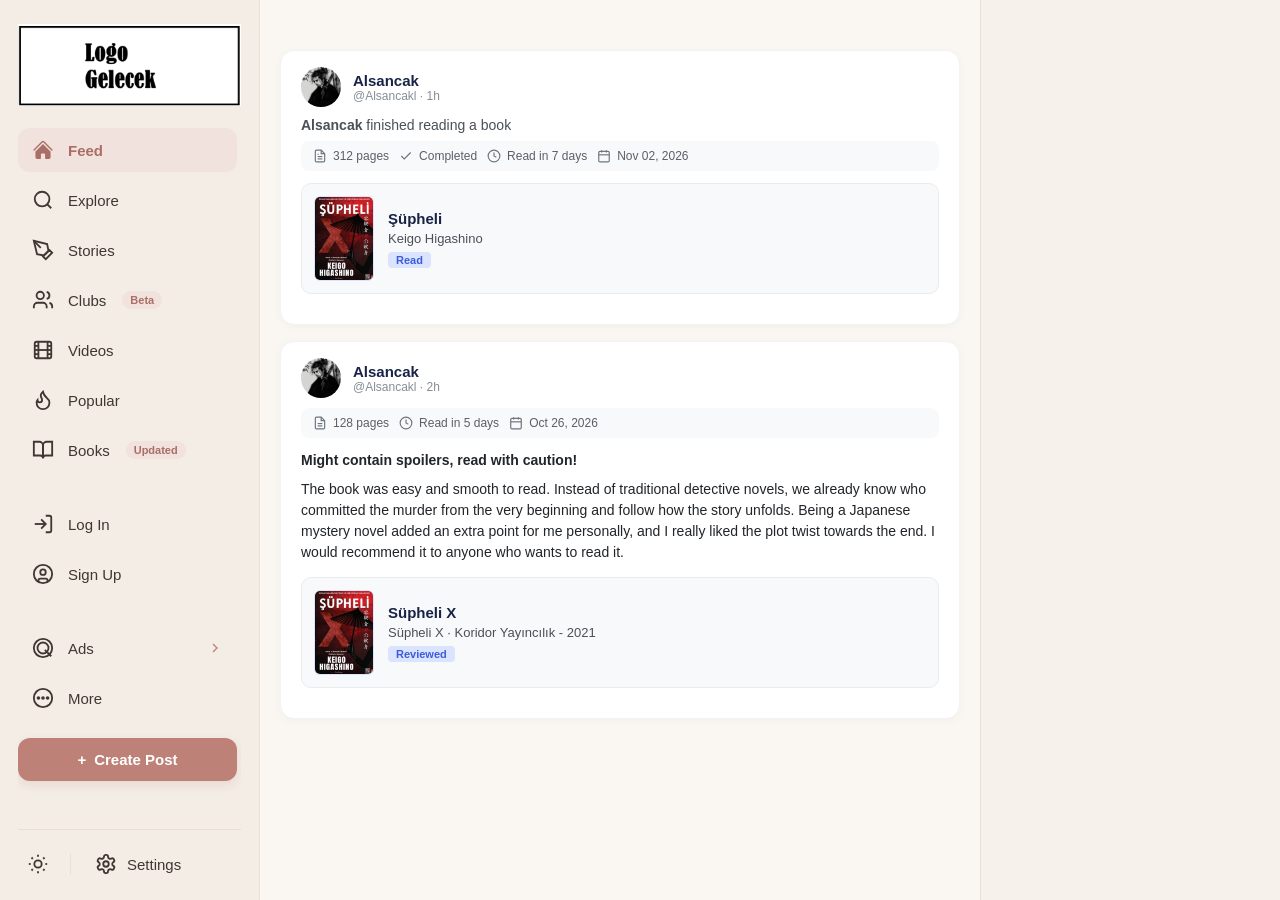
==== public/views/index.html @ c66ca8ac "Add KitHub project updates" ====
<!DOCTYPE html>
<html lang="en">

<head>
    <meta charset="UTF-8">
    <meta name="viewport" content="width=device-width, initial-scale=1.0">
    <title>KitHub - Feed</title>

    <link rel="stylesheet" href="/public/css/main.css">
    <link rel="stylesheet" href="/public/css/create_post.css">
    <link rel="stylesheet" href="/public/css/index.css">
</head>

<body>

    <div class="app-layout">

        <!-- 1. SOL SÜTUN: Navigasyon Menüsü -->
        <aside class="sidebar-left">

            <div class="logo">
                <img src="/public/images/Banner.png" class="logo-img" alt="KitHub Logo">
            </div>

            <div class="sidebar-scroll">
                <nav class="nav-menu">

                    <!-- Ana Menü Grubu -->
                    <a href="/" class="nav-item active">
                        <svg class="nav-icon" viewBox="0 0 24 24" fill="currentColor">
                            <path d="M11.47 3.84a.75.75 0 011.06 0l8.69 8.69a.75.75 0 101.06-1.06l-8.689-8.69a2.25 2.25 0 00-3.182 0l-8.69 8.69a.75.75 0 001.061 1.06l8.69-8.69z"/>
                            <path d="M12 5.432l8.159 8.159c.03.03.06.058.091.086v6.198c0 1.035-.84 1.875-1.875 1.875H15a.75.75 0 01-.75-.75v-4.5a.75.75 0 00-.75-.75h-3a.75.75 0 00-.75.75V21a.75.75 0 01-.75.75H5.625a1.875 1.875 0 01-1.875-1.875v-6.198a2.29 2.29 0 00.091-.086L12 5.43z"/>
                        </svg>
                        <span>Feed</span>
                    </a>

                    <a href="#" class="nav-item">
                        <svg class="nav-icon" viewBox="0 0 24 24" fill="none" stroke="currentColor" stroke-width="2">
                            <circle cx="11" cy="11" r="8"/>
                            <path d="m21 21-4.3-4.3"/>
                        </svg>
                        <span>Explore</span>
                    </a>

                    <a href="#" class="nav-item">
                        <svg class="nav-icon" viewBox="0 0 24 24" fill="none" stroke="currentColor" stroke-width="2">
                            <path d="M12 19l7-7 3 3-7 7-3-3z"/>
                            <path d="M18 13l-1.5-7.5L2 2l3.5 14.5L13 18l5-5z"/>
                            <path d="M2 2l7.586 7.586"/>
                        </svg>
                        <span>Stories</span>
                    </a>

                    <a href="#" class="nav-item">
                        <svg class="nav-icon" viewBox="0 0 24 24" fill="none" stroke="currentColor" stroke-width="2">
                            <path d="M16 21v-2a4 4 0 0 0-4-4H6a4 4 0 0 0-4 4v2"/>
                            <circle cx="9" cy="7" r="4"/>
                            <path d="M22 21v-2a4 4 0 0 0-3-3.87"/>
                            <path d="M16 3.13a4 4 0 0 1 0 7.75"/>
                        </svg>
                        <span>Clubs</span>
                        <span class="badge">Beta</span>
                    </a>

                    <a href="#" class="nav-item">
                        <svg class="nav-icon" viewBox="0 0 24 24" fill="none" stroke="currentColor" stroke-width="2">
                            <rect width="18" height="18" x="3" y="3" rx="2"/>
                            <path d="M7 3v18"/>
                            <path d="M3 7.5h4"/>
                            <path d="M3 12h18"/>
                            <path d="M3 16.5h4"/>
                            <path d="M17 3v18"/>
                            <path d="M17 7.5h4"/>
                            <path d="M17 16.5h4"/>
                        </svg>
                        <span>Videos</span>
                    </a>

                    <a href="#" class="nav-item">
                        <svg class="nav-icon" viewBox="0 0 24 24" fill="none" stroke="currentColor" stroke-width="2">
                            <path d="M8.5 14.5A2.5 2.5 0 0 0 11 12c0-1.38-.5-2-1-3-1.072-2.143-.224-4.054 2-6 .5 2.5 2 4.9 4 6.5 2 1.6 3 3.5 3 5.5a7 7 0 1 1-14 0c0-1.153.433-2.294 1-3a2.5 2.5 0 0 0 2.5 2.5z"/>
                        </svg>
                        <span>Popular</span>
                    </a>

                    <a href="#" class="nav-item">
                        <svg class="nav-icon" viewBox="0 0 24 24" fill="none" stroke="currentColor" stroke-width="2">
                            <path d="M2 3h6a4 4 0 0 1 4 4v14a3 3 0 0 0-3-3H2z"/>
                            <path d="M22 3h-6a4 4 0 0 0-4 4v14a3 3 0 0 1 3-3h7z"/>
                        </svg>
                        <span>Books</span>
                        <span class="badge">Updated</span>
                    </a>

                    <!-- Auth Grubu -->
                    <div class="nav-spacer"></div>

                    <a href="/login" class="nav-item">
                        <svg class="nav-icon" viewBox="0 0 24 24" fill="none" stroke="currentColor" stroke-width="2">
                            <path d="M15 3h4a2 2 0 0 1 2 2v14a2 2 0 0 1-2 2h-4"/>
                            <polyline points="10 17 15 12 10 7"/>
                            <line x1="15" x2="3" y1="12" y2="12"/>
                        </svg>
                        <span>Log In</span>
                    </a>

                    <a href="/signup" class="nav-item">
                        <svg class="nav-icon" viewBox="0 0 24 24" fill="none" stroke="currentColor" stroke-width="2">
                            <circle cx="12" cy="12" r="10"/>
                            <circle cx="12" cy="10" r="3"/>
                            <path d="M7 20.662V19a2 2 0 0 1 2-2h6a2 2 0 0 1 2 2v1.662"/>
                        </svg>
                        <span>Sign Up</span>
                    </a>

                    <!-- Ekstra Grubu -->
                    <div class="nav-spacer"></div>

                    <a href="#" class="nav-item has-arrow">
                        <div class="nav-item-left">
                            <svg class="nav-icon" viewBox="0 0 24 24" fill="none" stroke="currentColor" stroke-width="2">
                                <circle cx="12" cy="12" r="10"/>
                                <circle cx="12" cy="12" r="6"/>
                                <path d="m14 14 7 7"/>
                            </svg>
                            <span>Ads</span>
                        </div>
                        <svg class="arrow-icon" viewBox="0 0 24 24" fill="none" stroke="currentColor" stroke-width="2">
                            <polyline points="9 18 15 12 9 6"/>
                        </svg>
                    </a>

                    <a href="#" class="nav-item">
                        <svg class="nav-icon" viewBox="0 0 24 24" fill="none" stroke="currentColor" stroke-width="2">
                            <circle cx="12" cy="12" r="10"/>
                            <circle cx="12" cy="12" r="1"/>
                            <circle cx="17" cy="12" r="1"/>
                            <circle cx="7" cy="12" r="1"/>
                        </svg>
                        <span>More</span>
                    </a>

                </nav>

                <!-- CREATE POST VE AÇILIR SEÇENEKLER -->
                <div class="create-post-wrapper">

                    <div class="create-post-menu" id="createPostMenu">

                        <button type="button" class="create-menu-item" id="openReviewModalBtn">
                            <svg viewBox="0 0 24 24" fill="none" stroke="currentColor" stroke-width="2">
                                <path d="M11 4H4a2 2 0 0 0-2 2v14a2 2 0 0 0 2 2h14a2 2 0 0 0 2-2v-7"/>
                                <path d="M18.5 2.5a2.121 2.121 0 0 1 3 3L12 15l-4 1 1-4 9.5-9.5z"/>
                            </svg>
                            <span>Create a Review</span>
                        </button>

                        <button type="button" class="create-menu-item" id="openReadModalBtn">
                            <svg viewBox="0 0 24 24" fill="none" stroke="currentColor" stroke-width="2">
                                <path d="M2 3h6a4 4 0 0 1 4 4v14a3 3 0 0 0-3-3H2z"/>
                                <path d="M22 3h-6a4 4 0 0 0-4 4v14a3 3 0 0 1 3-3h7z"/>
                                <polyline points="9 10 11 12 15 8"/>
                            </svg>
                            <span>Save a Reading</span>
                        </button>

                    </div>

                    <button type="button" class="create-post-btn" id="createPostBtn">
                        <span>+</span> Create Post
                    </button>

                </div>
            </div>

            <!-- En Alt Tema ve Ayarlar Çubuğu -->
            <div class="sidebar-footer">

                <button class="theme-toggle-btn" title="Toggle Theme">
                    <svg class="nav-icon" viewBox="0 0 24 24" fill="none" stroke="currentColor" stroke-width="2">
                        <circle cx="12" cy="12" r="4"/>
                        <path d="M12 2v2"/>
                        <path d="M12 20v2"/>
                        <path d="m4.93 4.93 1.41 1.41"/>
                        <path d="m17.66 17.66 1.41 1.41"/>
                        <path d="M2 12h2"/>
                        <path d="M20 12h2"/>
                        <path d="m6.34 17.66-1.41 1.41"/>
                        <path d="m19.07 4.93-1.41 1.41"/>
                    </svg>
                </button>

                <div class="footer-divider"></div>

                <a href="#" class="settings-link">
                    <svg class="nav-icon" viewBox="0 0 24 24" fill="none" stroke="currentColor" stroke-width="2">
                        <path d="M12.22 2h-.44a2 2 0 0 0-2 2v.18a2 2 0 0 1-1 1.73l-.43.25a2 2 0 0 1-2 0l-.15-.08a2 2 0 0 0-2.73.73l-.22.38a2 2 0 0 0 .73 2.73l.15.1a2 2 0 0 1 1 1.72v.51a2 2 0 0 1-1 1.74l-.15.09a2 2 0 0 0-.73 2.73l.22.38a2 2 0 0 0 2.73.73l.15-.08a2 2 0 0 1 2 0l.43.25a2 2 0 0 1 1 1.73V20a2 2 0 0 0 2 2h.44a2 2 0 0 0 2-2v-.18a2 2 0 0 1 1-1.73l.43-.25a2 2 0 0 1 2 0l.15.08a2 2 0 0 0 2.73-.73l.22-.39a2 2 0 0 0-.73-2.73l-.15-.08a2 2 0 0 1-1-1.74v-.5a2 2 0 0 1 1-1.74l.15-.09a2 2 0 0 0 .73-2.73l-.22-.38a2 2 0 0 0-2.73-.73l-.15.08a2 2 0 0 1-2 0l-.43-.25a2 2 0 0 1-1-1.73V4a2 2 0 0 0-2-2z"/>
                        <circle cx="12" cy="12" r="3"/>
                    </svg>
                    <span>Settings</span>
                </a>

            </div>

        </aside>

        <!-- 2. ORTA SÜTUN: Gönderiler -->
        <main class="main-feed">

            <div class="feed-container">

                <!-- EXAMPLE 1: BOOK READING NOTIFICATION -->
                <article class="post-card">

                    <!-- User Header -->
                    <div class="post-header">
                        <img src="/uploads/profiles/pp1.jpg" alt="Avatar" class="user-avatar">

                        <div class="user-meta">
                            <span class="user-name">Alsancak</span>
                            <span class="post-info-text">@Alsancakl · 1h</span>
                        </div>
                    </div>

                    <!-- Action Description -->
                    <div class="post-action-desc">
                        <strong>Alsancak</strong> finished reading a book
                    </div>

                    <!-- Reading Stats / Meta Tags -->
                    <div class="book-stats-bar">

                        <span class="stat-item">
                            <svg class="stat-icon" viewBox="0 0 24 24" fill="none" stroke="currentColor" stroke-width="2">
                                <path d="M14 2H6a2 2 0 0 0-2 2v16a2 2 0 0 0 2 2h12a2 2 0 0 0 2-2V8z"/>
                                <polyline points="14 2 14 8 20 8"/>
                                <line x1="16" y1="13" x2="8" y2="13"/>
                                <line x1="16" y1="17" x2="8" y2="17"/>
                                <polyline points="10 9 9 9 8 9"/>
                            </svg>
                            312 pages
                        </span>

                        <span class="stat-item">
                            <svg class="stat-icon" viewBox="0 0 24 24" fill="none" stroke="currentColor" stroke-width="2">
                                <polyline points="20 6 9 17 4 12"/>
                            </svg>
                            Completed
                        </span>

                        <span class="stat-item">
                            <svg class="stat-icon" viewBox="0 0 24 24" fill="none" stroke="currentColor" stroke-width="2">
                                <circle cx="12" cy="12" r="10"/>
                                <polyline points="12 6 12 12 16 14"/>
                            </svg>
                            Read in 7 days
                        </span>

                        <span class="stat-item">
                            <svg class="stat-icon" viewBox="0 0 24 24" fill="none" stroke="currentColor" stroke-width="2">
                                <rect x="3" y="4" width="18" height="18" rx="2" ry="2"/>
                                <line x1="16" y1="2" x2="16" y2="6"/>
                                <line x1="8" y1="2" x2="8" y2="6"/>
                                <line x1="3" y1="10" x2="21" y2="10"/>
                            </svg>
                            Nov 02, 2026
                        </span>

                    </div>

                    <!-- Embedded Book Card -->
                    <div class="book-card-embedded">

                        <div class="book-cover-container">
                            <img src="/uploads/book_cover/supheli.jpg" alt="Şüpheli" class="book-cover-img">
                        </div>

                        <div class="book-details">
                            <h3 class="book-title">Şüpheli</h3>
                            <p class="book-author">Keigo Higashino</p>
                            <span class="badge-status">Read</span>
                        </div>

                    </div>

                </article>

                <!-- EXAMPLE 2: BOOK REVIEW POST -->
                <article class="post-card">

                    <!-- User Header -->
                    <div class="post-header">
                        <img src="/uploads/profiles/pp1.jpg" alt="Avatar" class="user-avatar">

                        <div class="user-meta">
                            <span class="user-name">Alsancak</span>
                            <span class="post-info-text">@Alsancakl · 2h</span>
                        </div>
                    </div>

                    <!-- Reading Stats / Meta Tags -->
                    <div class="book-stats-bar">

                        <span class="stat-item">
                            <svg class="stat-icon" viewBox="0 0 24 24" fill="none" stroke="currentColor" stroke-width="2">
                                <path d="M14 2H6a2 2 0 0 0-2 2v16a2 2 0 0 0 2 2h12a2 2 0 0 0 2-2V8z"/>
                                <polyline points="14 2 14 8 20 8"/>
                                <line x1="16" y1="13" x2="8" y2="13"/>
                                <line x1="16" y1="17" x2="8" y2="17"/>
                            </svg>
                            128 pages
                        </span>

                        <span class="stat-item">
                            <svg class="stat-icon" viewBox="0 0 24 24" fill="none" stroke="currentColor" stroke-width="2">
                                <circle cx="12" cy="12" r="10"/>
                                <polyline points="12 6 12 12 16 14"/>
                            </svg>
                            Read in 5 days
                        </span>

                        <span class="stat-item">
                            <svg class="stat-icon" viewBox="0 0 24 24" fill="none" stroke="currentColor" stroke-width="2">
                                <rect x="3" y="4" width="18" height="18" rx="2" ry="2"/>
                                <line x1="16" y1="2" x2="16" y2="6"/>
                                <line x1="8" y1="2" x2="8" y2="6"/>
                                <line x1="3" y1="10" x2="21" y2="10"/>
                            </svg>
                            Oct 26, 2026
                        </span>

                    </div>

                    <!-- Review Text Content -->
                    <div class="post-text-content">
                        <p><strong>Might contain spoilers, read with caution!</strong></p>
                        <p>The book was easy and smooth to read. Instead of traditional detective novels, we already know who committed the murder from the very beginning and follow how the story unfolds. Being a Japanese mystery novel added an extra point for me personally, and I really liked the plot twist towards the end. I would recommend it to anyone who wants to read it.</p>
                    </div>

                    <!-- Embedded Book Card -->
                    <div class="book-card-embedded">

                        <div class="book-cover-container">
                            <img src="/uploads/book_cover/supheli.jpg" alt="Süpheli X" class="book-cover-img">
                        </div>

                        <div class="book-details">
                            <h3 class="book-title">Süpheli X</h3>
                            <p class="book-author">Süpheli X · Koridor Yayıncılık - 2021</p>
                            <span class="badge-status">Reviewed</span>
                        </div>

                    </div>

                </article>

            </div>
        </main>

        <!-- 3. SAĞ SÜTUN: Öneriler / Arama / Trendler -->
        <aside class="sidebar-right">
        </aside>

        <!-- İKİ AYRI MODAL YAPISI -->
        <div class="kithub-modal-overlay" id="reviewModal">

            <div class="kithub-modal-box">

                <div class="kithub-modal-header">
                    <h3>Create a Review</h3>
                    <button type="button" class="modal-close-btn" data-close="reviewModal">&times;</button>
                </div>

                <div class="kithub-modal-body">
                    pırt
                </div>

            </div>
        </div>

        <!-- SAVE A READING MODAL -->
        <div class="kithub-modal-overlay" id="readModal">

            <div class="kithub-modal-box">

                <div class="kithub-modal-header">
                    <h3>Save a Reading</h3>
                    <button type="button" class="modal-close-btn" data-close="readModal">&times;</button>
                </div>

                <div class="kithub-modal-body">

                    <form id="readingForm">

                        <div class="form-group">
                            <label for="bookCover">Book Cover</label>
                            <input type="file" id="bookCover" name="bookCover" accept="image/*" required>

                            <img id="coverPreview" src="" alt="Book Cover Preview"
                                 style="display:none; width:110px; margin-top:10px; border-radius:6px;">
                        </div>

                        <div class="form-group">
                            <label for="bookTitle">Book Title</label>
                            <input type="text" id="bookTitle" name="bookTitle"
                                   placeholder="Enter book title" required>
                        </div>

                        <div class="form-group">
                            <label for="author">Author</label>
                            <input type="text" id="author" name="author"
                                   placeholder="Enter author name" required>
                        </div>

                        <div class="form-group">
                            <label for="totalPages">Total Pages</label>
                            <input type="number" id="totalPages" name="totalPages"
                                   min="1" placeholder="Enter total pages" required>
                        </div>

                        <!-- READING STATUS -->
                        <div class="form-group">
                            <label for="readingStatus">Reading Status</label>

                            <select id="readingStatus" name="readingStatus" required>
                                <option value="">Select status</option>
                                <option value="want_to_read">Want to Read</option>
                                <option value="reading">Reading</option>
                                <option value="finished">Finished</option>
                                <option value="dropped">Dropped</option>
                            </select>
                        </div>

                        <!-- CURRENT PAGE: Only for Reading -->
                        <div class="form-group" id="currentPageGroup" style="display:none;">
                            <label for="currentPage">Current Page</label>
                            <input type="number" id="currentPage" name="currentPage"
                                   min="1" placeholder="Enter current page">
                        </div>

                        <!-- READING DURATION: Only for Finished -->
                        <div class="form-group" id="durationGroup" style="display:none;">
                            <label for="readingDuration">How many days did you take?</label>
                            <input type="number" id="readingDuration" name="readingDuration"
                                   min="1" placeholder="Number of days">
                        </div>

                        <button type="submit" class="save-button">
                            Save Reading
                        </button>

                    </form>

                    <div id="readingMessage"></div>

                </div>
            </div>
        </div>

    </div>

    <script src="/public/js/index.js"></script>
    <script src="/public/js/create_post.js"></script>

</body>
</html>
---- public/css/main.css ----
* {
    margin: 0;
    padding: 0;
    box-sizing: border-box;
    font-family: 'Segoe UI', Tahoma, Geneva, Verdana, sans-serif;
}

:root {
    --bg: #faf7f2;
    --surface: #ffffff;
    --sidebar: #f3ede5;
    --accent: #bd8178;
    --accent-hover: #a96e65;
    --accent-light: #f2e2de;
    --text: #403632;
    --muted: #897c75;
    --border: #e9dfd6;
    --shadow: 0 4px 18px rgba(75, 52, 42, 0.06);
}

body {
    background-color: var(--bg);
    color: var(--text);
}

/* Main Layout */
.app-layout {
    width: 100%;
    display: grid;
    grid-template-columns: 260px minmax(0, 1fr) 300px;
    min-height: 100vh;
}

/* Left Sidebar */
.sidebar-left {
    background-color: var(--sidebar);
    border-right: 1px solid var(--border);
    padding: 24px 18px 16px;
    position: sticky;
    top: 0;
    height: 100vh;
    display: flex;
    flex-direction: column;
    justify-content: space-between;
}

.logo-img {
    width: 100%;
    height: auto;
    margin-bottom: 22px;
    display: block;
}

.sidebar-scroll {
    flex: 1;
    overflow-y: auto;
    padding-right: 4px;
}

.sidebar-scroll::-webkit-scrollbar {
    width: 5px;
}

.sidebar-scroll::-webkit-scrollbar-thumb {
    background-color: #d6c2b8;
    border-radius: 10px;
}

.nav-menu {
    display: flex;
    flex-direction: column;
    gap: 6px;
}

.nav-spacer {
    height: 18px;
}

.nav-item {
    display: flex;
    align-items: center;
    gap: 14px;
    text-decoration: none;
    color: var(--text);
    padding: 11px 14px;
    border-radius: 12px;
    font-size: 15px;
    font-weight: 500;
    transition: all 0.2s ease;
}

.nav-item:hover {
    background-color: var(--accent-light);
    color: var(--accent-hover);
}

.nav-item.active {
    background-color: var(--accent-light);
    color: var(--accent-hover);
    font-weight: 700;
}

.nav-item.has-arrow {
    justify-content: space-between;
}

.nav-item-left {
    display: flex;
    align-items: center;
    gap: 14px;
}

.nav-icon {
    width: 22px;
    height: 22px;
    flex-shrink: 0;
}

.arrow-icon {
    width: 16px;
    height: 16px;
    color: var(--accent);
}

/* Badges */
.badge {
    font-size: 11px;
    font-weight: 600;
    background-color: var(--accent-light);
    color: var(--accent-hover);
    padding: 3px 8px;
    border-radius: 20px;
    margin-left: 2px;
}

/* Create Post Button */
.create-post-btn {
    width: 100%;
    margin-top: 18px;
    padding: 13px 16px;
    background-color: var(--accent);
    color: white;
    border: none;
    border-radius: 12px;
    font-size: 15px;
    font-weight: 600;
    cursor: pointer;
    display: flex;
    align-items: center;
    justify-content: center;
    gap: 8px;
    transition: all 0.2s ease;
    box-shadow: 0 4px 10px rgba(189, 129, 120, 0.18);
}

.create-post-btn:hover {
    background-color: var(--accent-hover);
    transform: translateY(-2px);
    box-shadow: 0 6px 14px rgba(189, 129, 120, 0.25);
}

/* Sidebar Footer */
.sidebar-footer {
    border-top: 1px solid var(--border);
    padding-top: 14px;
    margin-top: 12px;
    display: flex;
    align-items: center;
    gap: 12px;
}

.theme-toggle-btn {
    background: none;
    border: none;
    color: var(--text);
    cursor: pointer;
    padding: 9px;
    border-radius: 10px;
    display: flex;
    align-items: center;
    justify-content: center;
    transition: background 0.2s;
}

.theme-toggle-btn:hover {
    background-color: var(--accent-light);
}

.footer-divider {
    width: 1px;
    height: 22px;
    background-color: var(--border);
}

.settings-link {
    display: flex;
    align-items: center;
    gap: 10px;
    text-decoration: none;
    color: var(--text);
    font-size: 15px;
    font-weight: 500;
    padding: 9px 12px;
    border-radius: 10px;
    flex: 1;
    transition: background 0.2s;
}

.settings-link:hover {
    background-color: var(--accent-light);
}

/* Main Feed */
.main-feed {
    background-color: var(--bg);
    min-height: 100vh;
}

/* Right Sidebar */
.sidebar-right {
    background-color: #f6f1eb;
    border-left: 1px solid var(--border);
    padding: 24px 20px;
    position: sticky;
    top: 0;
    height: 100vh;
}

/* Cursor Settings */
.nav-item {
    cursor: not-allowed;
}

.nav-item:nth-child(1),
.nav-item:nth-child(9),
.nav-item:nth-child(10) {
    cursor: pointer;
}

.create-post-btn {
    cursor: pointer;
}

/* Responsive Design */
@media (max-width: 1024px) {
    .app-layout {
        grid-template-columns: 80px minmax(0, 1fr);
    }

    .sidebar-right {
        display: none;
    }

    .sidebar-left {
        padding: 20px 10px;
    }
}

@media (max-width: 640px) {
    .app-layout {
        grid-template-columns: 1fr;
    }

    .sidebar-left {
        display: none;
    }
}
---- public/css/create_post.css ----
/* CREATE POST DROPDOWN MENU */

.create-post-wrapper {
    position: relative;
    width: 100%;
    margin-top: 18px;
}

.create-post-menu {
    position: absolute;
    bottom: calc(100% + 8px);
    left: 0;
    width: 100%;
    background-color: #ffffff;
    border: 1px solid #e1e6f5;
    border-radius: 14px;
    box-shadow: 0 10px 30px rgba(24, 35, 70, 0.13);
    padding: 7px;
    display: none;
    flex-direction: column;
    gap: 5px;
    z-index: 9999;
}

.create-post-menu.open {
    display: flex;
}

.create-menu-item {
    display: flex;
    align-items: center;
    gap: 11px;
    width: 100%;
    padding: 12px 13px;
    background: none;
    border: none;
    border-radius: 10px;
    font-size: 14px;
    font-weight: 600;
    color: #2b3a67;
    cursor: pointer;
    text-align: left;
    transition: all 0.2s ease;
}

.create-menu-item svg {
    width: 18px;
    height: 18px;
    stroke: #748ffc;
    flex-shrink: 0;
}

.create-menu-item:hover {
    background-color: #eef2ff;
    color: #3b5bdb;
    transform: translateX(3px);
}


/* MODAL OVERLAY */

.kithub-modal-overlay {
    position: fixed;
    inset: 0;
    background-color: rgba(24, 35, 70, 0.48);
    backdrop-filter: blur(5px);
    display: none;
    align-items: center;
    justify-content: center;
    padding: 16px;
    z-index: 99999;
}

.kithub-modal-overlay.open {
    display: flex;
}


/* MODAL BOX */

.kithub-modal-box {
    width: 100%;
    max-width: 480px;
    max-height: 90vh;
    background-color: #ffffff;
    border-radius: 20px;
    border: 1px solid #e9edf8;
    box-shadow: 0 20px 60px rgba(24, 35, 70, 0.22);
    overflow-y: auto;
    animation: modalPop 0.22s ease-out;
}

@keyframes modalPop {
    from {
        opacity: 0;
        transform: translateY(12px) scale(0.97);
    }
    to {
        opacity: 1;
        transform: translateY(0) scale(1);
    }
}


/* MODAL HEADER */

.kithub-modal-header {
    display: flex;
    align-items: center;
    justify-content: space-between;
    padding: 20px 24px;
    border-bottom: 1px solid #edf0f7;
    background-color: #fafbff;
}

.kithub-modal-header h3 {
    margin: 0;
    font-size: 19px;
    font-weight: 700;
    color: #182346;
    letter-spacing: -0.3px;
}

.modal-close-btn {
    background: none;
    border: none;
    font-size: 25px;
    line-height: 1;
    color: #868e96;
    cursor: pointer;
    padding: 5px 9px;
    border-radius: 9px;
    transition: all 0.2s ease;
}

.modal-close-btn:hover {
    background-color: #eef2ff;
    color: #3b5bdb;
    transform: rotate(90deg);
}


/* MODAL BODY */

.kithub-modal-body {
    padding: 24px;
    font-size: 14px;
    color: #495057;
}


/* FORM FIELDS */

.kithub-modal-body .form-group {
    margin-bottom: 17px;
}

.kithub-modal-body label {
    display: block;
    margin-bottom: 7px;
    font-weight: 600;
    color: #2b3a67;
}

.kithub-modal-body input,
.kithub-modal-body select,
.kithub-modal-body textarea {
    width: 100%;
    padding: 11px 13px;
    border: 1px solid #dfe4f0;
    border-radius: 10px;
    background-color: #ffffff;
    color: #2d3436;
    font-size: 14px;
    outline: none;
    transition: border-color 0.2s, box-shadow 0.2s;
    box-sizing: border-box;
}

.kithub-modal-body input:focus,
.kithub-modal-body select:focus,
.kithub-modal-body textarea:focus {
    border-color: #748ffc;
    box-shadow: 0 0 0 3px rgba(116, 143, 252, 0.13);
}

/* FILE INPUT */

#readModal input[type="file"] {
    padding: 10px;
    background-color: #fafbff;
    border: 1px dashed #b8c5ed;
    cursor: pointer;
}

#readModal input[type="file"]::file-selector-button {
    background-color: #eef2ff;
    color: #3b5bdb;
    border: none;
    border-radius: 7px;
    padding: 8px 12px;
    margin-right: 10px;
    font-weight: 600;
    cursor: pointer;
}

/* BOOK COVER PREVIEW */

#coverPreview {
    display: block;
    max-width: 120px;
    max-height: 160px;
    object-fit: cover;
    border-radius: 10px;
    margin-top: 12px;
    box-shadow: 0 4px 12px rgba(24, 35, 70, 0.12);
}

/* READING STATUS */

#readingStatus {
    cursor: pointer;
}

/* CONDITIONAL FIELDS */

#currentPageGroup,
#durationGroup {
    padding: 14px;
    background-color: #f7f8ff;
    border: 1px solid #e9edf8;
    border-radius: 12px;
    margin-top: 10px;
}

/* SAVE READING BUTTON */

#readModal button[type="submit"] {
    width: 100%;
    padding: 13px 18px;
    border: none;
    border-radius: 11px;
    background-color: #748ffc;
    color: #ffffff;
    font-size: 15px;
    font-weight: 700;
    cursor: pointer;
    transition: all 0.2s ease;
}

#readModal button[type="submit"]:hover {
    background-color: #5c7cfa;
    transform: translateY(-2px);
    box-shadow: 0 5px 14px rgba(92, 124, 250, 0.25);
}

/* FORM MESSAGE */

#readingMessage {
    margin-top: 12px;
    font-size: 13px;
    color: #3b5bdb;
}

/* MOBILE */

@media (max-width: 500px) {
    .kithub-modal-box {
        max-height: 92vh;
        border-radius: 16px;
    }

    .kithub-modal-header {
        padding: 17px 19px;
    }

    .kithub-modal-body {
        padding: 19px;
    }
}
/* SAVE A READING - BROWN & BEIGE THEME */

#readModal .kithub-modal-box {
    background-color: #fffaf5;
    border-color: #eadfd5;
}

#readModal .kithub-modal-header {
    background-color: #f5ebe3;
    border-bottom-color: #eadfd5;
}

#readModal .kithub-modal-header h3 {
    color: #654b3c;
}

#readModal .kithub-modal-body {
    color: #6b5548;
}

#readModal label {
    color: #654b3c;
}

#readModal input,
#readModal select {
    background-color: #ffffff;
    border-color: #dfcfc2;
    color: #554237;
}

#readModal input:focus,
#readModal select:focus {
    border-color: #b98b72;
    box-shadow: 0 0 0 3px rgba(185, 139, 114, 0.15);
}

#readModal input[type="file"] {
    background-color: #fdf7f1;
    border-color: #c9a994;
}

#readModal input[type="file"]::file-selector-button {
    background-color: #ead9cc;
    color: #654b3c;
}

#readModal #currentPageGroup,
#readModal #durationGroup {
    background-color: #f7eee7;
    border-color: #eadfd5;
}

#readModal button[type="submit"] {
    background-color: #a9785e;
    color: #ffffff;
}

#readModal button[type="submit"]:hover {
    background-color: #865b45;
    box-shadow: 0 5px 14px rgba(134, 91, 69, 0.2);
}

#readModal .modal-close-btn {
    color: #927766;
}

#readModal .modal-close-btn:hover {
    background-color: #ead9cc;
    color: #654b3c;
}
---- public/css/index.css ----
/* Ana Akış Alanı İç Düzen */
.feed-container {
    padding: 20px;
    padding-top: 50px;
    display: flex;
    flex-direction: column;
    gap: 16px;
    max-width: 780px;
    margin: 0 auto;
}

/* Post Kartı */
.post-card {
    background-color: #ffffff;
    padding: 16px 20px;
    border-radius: 14px;
    border: 1px solid #f1f3f5;
    box-shadow: 0 2px 8px rgba(0, 0, 0, 0.03);
}

/* Kullanıcı Başlığı */
.post-header {
    display: flex;
    align-items: center;
    gap: 12px;
    margin-bottom: 10px;
}

.user-avatar {
    width: 40px;
    height: 40px;
    border-radius: 50%;
    object-fit: cover;
    background-color: #dbe4ff;
}

.user-meta {
    display: flex;
    flex-direction: column;
}

.user-name {
    font-weight: 700;
    font-size: 15px;
    color: #182346;
}

.post-info-text {
    font-size: 12px;
    color: #868e96;
}

.post-action-desc {
    font-size: 14px;
    color: #495057;
    margin-bottom: 8px;
}

/* İstatistik / Meta Çubuğu */
.book-stats-bar {
    display: flex;
    flex-wrap: wrap;
    gap: 10px;
    font-size: 12px;
    color: #5c5f66;
    background-color: #f8f9fa;
    padding: 8px 12px;
    border-radius: 8px;
    margin-bottom: 12px;
}

/* İnceleme Metin Kısmı */
.post-text-content {
    font-size: 14px;
    color: #212529;
    line-height: 1.5;
    margin-bottom: 14px;
    display: flex;
    flex-direction: column;
    gap: 8px;
}

/* Gömülü Kitap Kartı (Yatay Tasarım) */
.book-card-embedded {
    display: flex;
    gap: 14px;
    background-color: #f8f9fa;
    border: 1px solid #e9ecef;
    border-radius: 10px;
    padding: 12px;
    align-items: center;
    margin-bottom: 14px;
}

.book-cover-placeholder {
    width: 60px;
    height: 85px;
    background-color: #eef2ff;
    border: 1.5px dashed #bac8ff;
    border-radius: 6px;
    display: flex;
    align-items: center;
    justify-content: center;
    font-size: 10px;
    text-align: center;
    color: #3b5bdb;
    flex-shrink: 0;
}

.book-details {
    display: flex;
    flex-direction: column;
    gap: 4px;
}

.book-title {
    font-size: 15px;
    font-weight: 700;
    color: #182346;
}

.book-author {
    font-size: 13px;
    color: #495057;
}

.book-rating-info {
    font-size: 12px;
    color: #868e96;
}

.badge-status {
    display: inline-block;
    background-color: #dbe4ff;
    color: #3b5bdb;
    font-size: 11px;
    font-weight: 600;
    padding: 2px 8px;
    border-radius: 4px;
    width: fit-content;
    margin-top: 2px;
}

/* Alt Etkileşim Butonları */
.post-footer-actions {
    display: flex;
    gap: 20px;
    border-top: 1px solid #f1f3f5;
    padding-top: 10px;
}

.action-btn {
    background: none;
    border: none;
    color: #868e96;
    font-size: 13px;
    cursor: pointer;
    display: flex;
    align-items: center;
    gap: 6px;
    transition: color 0.2s;
}

.action-btn:hover {
    color: #3b5bdb;
}
/* Kitap Kapak Resmi Alanı */
.book-cover-container {
    width: 60px;
    height: 85px;
    flex-shrink: 0;
    border-radius: 6px;
    overflow: hidden;
    background-color: #eef2ff;
    border: 1px solid #dbe4ff;
}

.book-cover-img {
    width: 100%;
    height: 100%;
    object-fit: cover; /* Resmi orantılı şekilde alana sığdırır */
    display: block;
}
.stat-item {
    display: inline-flex;
    align-items: center;
    gap: 6px;
}

.stat-icon {
    width: 14px;
    height: 14px;
    stroke: #6c757d;
}
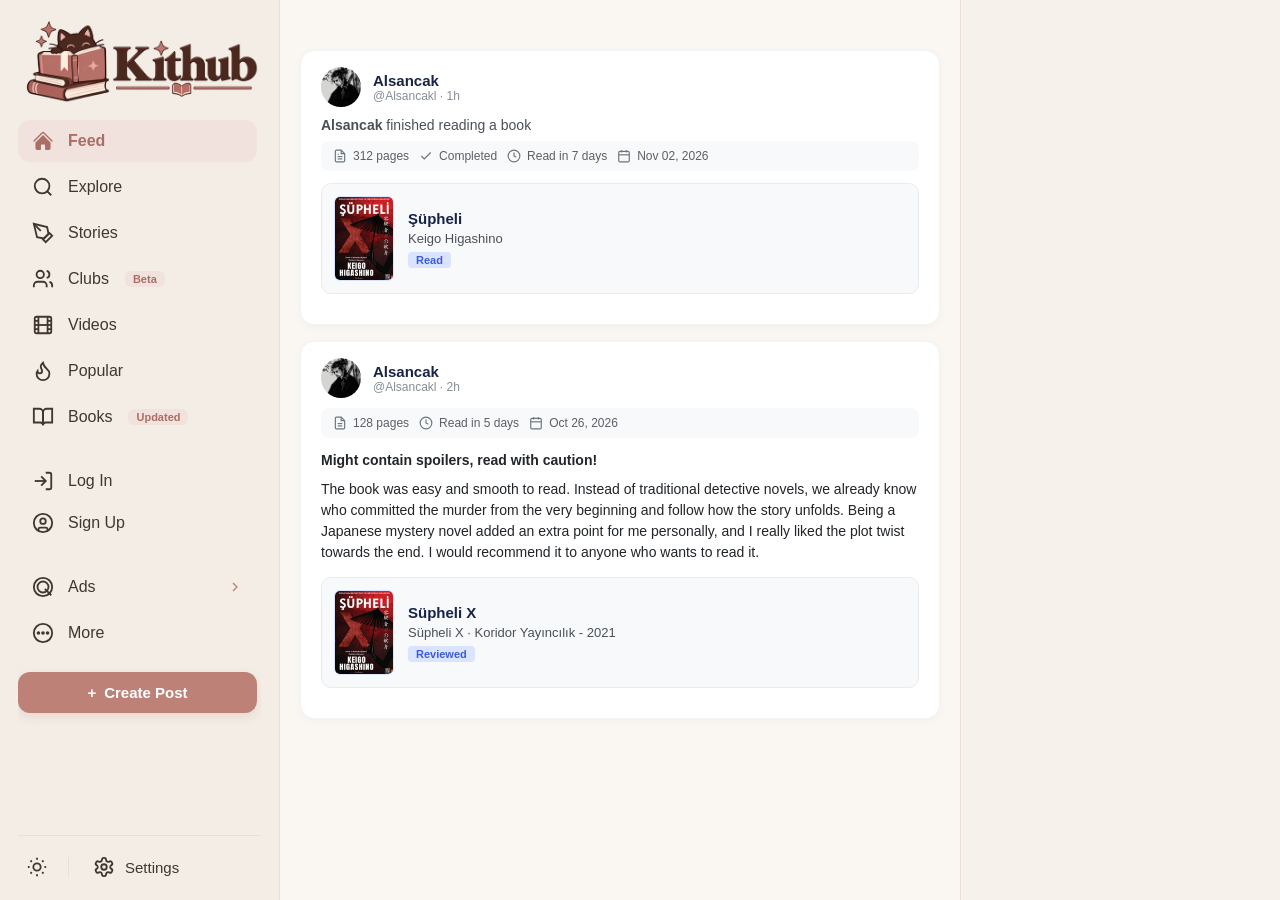
==== commit 7b8135e9: "Her şey dahil çalışan halde githubı sikmeyin sağol" ====
--- a/public/views/index.html
+++ b/public/views/index.html
@@ -5,7 +5,7 @@
     <meta charset="UTF-8">
     <meta name="viewport" content="width=device-width, initial-scale=1.0">
     <title>KitHub - Feed</title>
-
+    <link rel="icon" type="image/png" href="/public/images/favicon.png">
     <link rel="stylesheet" href="/public/css/main.css">
     <link rel="stylesheet" href="/public/css/create_post.css">
     <link rel="stylesheet" href="/public/css/index.css">
@@ -19,7 +19,7 @@
         <aside class="sidebar-left">
 
             <div class="logo">
-                <img src="/public/images/Banner.png" class="logo-img" alt="KitHub Logo">
+                <img src="/public/images/Banner4.png" class="logo-img" alt="KitHub Logo">
             </div>
 
             <div class="sidebar-scroll">
@@ -92,26 +92,49 @@
                         <span class="badge">Updated</span>
                     </a>
 
-                    <!-- Auth Grubu -->
+                    <!-- Auth Grubu (Dinamik Misafir / Kullanıcı Menüleri) -->
                     <div class="nav-spacer"></div>
 
-                    <a href="/login" class="nav-item">
-                        <svg class="nav-icon" viewBox="0 0 24 24" fill="none" stroke="currentColor" stroke-width="2">
-                            <path d="M15 3h4a2 2 0 0 1 2 2v14a2 2 0 0 1-2 2h-4"/>
-                            <polyline points="10 17 15 12 10 7"/>
-                            <line x1="15" x2="3" y1="12" y2="12"/>
-                        </svg>
-                        <span>Log In</span>
-                    </a>
-
-                    <a href="/signup" class="nav-item">
-                        <svg class="nav-icon" viewBox="0 0 24 24" fill="none" stroke="currentColor" stroke-width="2">
-                            <circle cx="12" cy="12" r="10"/>
-                            <circle cx="12" cy="10" r="3"/>
-                            <path d="M7 20.662V19a2 2 0 0 1 2-2h6a2 2 0 0 1 2 2v1.662"/>
-                        </svg>
-                        <span>Sign Up</span>
-                    </a>
+                    <div id="guestMenu" hidden>
+                        <a href="/login/" class="nav-item">
+                            <svg class="nav-icon" viewBox="0 0 24 24" fill="none" stroke="currentColor" stroke-width="2">
+                                <path d="M15 3h4a2 2 0 0 1 2 2v14a2 2 0 0 1-2 2h-4"/>
+                                <polyline points="10 17 15 12 10 7"/>
+                                <line x1="15" x2="3" y1="12" y2="12"/>
+                            </svg>
+                            <span>Log In</span>
+                        </a>
+
+                        <a href="/signup/" class="nav-item">
+                            <svg class="nav-icon" viewBox="0 0 24 24" fill="none" stroke="currentColor" stroke-width="2">
+                                <circle cx="12" cy="12" r="10"/>
+                                <circle cx="12" cy="10" r="3"/>
+                                <path d="M7 20.662V19a2 2 0 0 1 2-2h6a2 2 0 0 1 2 2v1.662"/>
+                            </svg>
+                            <span>Sign Up</span>
+                        </a>
+                    </div>
+
+                    <div id="userMenu" hidden>
+                        <a href="/profile/" class="nav-item">
+                            <img id="sidebarProfilePhoto"
+                                 src="/public/images/default-profile.png"
+                                 alt="Profile"
+                                 width="28"
+                                 height="28"
+                                 style="border-radius:50%; object-fit:cover; margin-left:-4px;">
+                            <span>Profile</span>
+                        </a>
+
+                        <a href="#" id="logoutBtn" class="nav-item">
+                            <svg class="nav-icon" viewBox="0 0 24 24" fill="none" stroke="currentColor" stroke-width="2">
+                                <path d="M9 21H5a2 2 0 0 1-2-2V5a2 2 0 0 1 2-2h4"/>
+                                <polyline points="16 17 21 12 16 7"/>
+                                <line x1="21" x2="9" y1="12" y2="12"/>
+                            </svg>
+                            <span>Log Out</span>
+                        </a>
+                    </div>
 
                     <!-- Ekstra Grubu -->
                     <div class="nav-spacer"></div>
@@ -146,7 +169,6 @@
                 <div class="create-post-wrapper">
 
                     <div class="create-post-menu" id="createPostMenu">
-
                         <button type="button" class="create-menu-item" id="openReviewModalBtn">
                             <svg viewBox="0 0 24 24" fill="none" stroke="currentColor" stroke-width="2">
                                 <path d="M11 4H4a2 2 0 0 0-2 2v14a2 2 0 0 0 2 2h14a2 2 0 0 0 2-2v-7"/>
@@ -163,7 +185,6 @@
                             </svg>
                             <span>Save a Reading</span>
                         </button>
-
                     </div>
 
                     <button type="button" class="create-post-btn" id="createPostBtn">
@@ -175,7 +196,6 @@
 
             <!-- En Alt Tema ve Ayarlar Çubuğu -->
             <div class="sidebar-footer">
-
                 <button class="theme-toggle-btn" title="Toggle Theme">
                     <svg class="nav-icon" viewBox="0 0 24 24" fill="none" stroke="currentColor" stroke-width="2">
                         <circle cx="12" cy="12" r="4"/>
@@ -199,7 +219,6 @@
                     </svg>
                     <span>Settings</span>
                 </a>
-
             </div>
 
         </aside>
@@ -211,25 +230,19 @@
 
                 <!-- EXAMPLE 1: BOOK READING NOTIFICATION -->
                 <article class="post-card">
-
-                    <!-- User Header -->
                     <div class="post-header">
                         <img src="/uploads/profiles/pp1.jpg" alt="Avatar" class="user-avatar">
-
                         <div class="user-meta">
                             <span class="user-name">Alsancak</span>
                             <span class="post-info-text">@Alsancakl · 1h</span>
                         </div>
                     </div>
 
-                    <!-- Action Description -->
                     <div class="post-action-desc">
                         <strong>Alsancak</strong> finished reading a book
                     </div>
 
-                    <!-- Reading Stats / Meta Tags -->
                     <div class="book-stats-bar">
-
                         <span class="stat-item">
                             <svg class="stat-icon" viewBox="0 0 24 24" fill="none" stroke="currentColor" stroke-width="2">
                                 <path d="M14 2H6a2 2 0 0 0-2 2v16a2 2 0 0 0 2 2h12a2 2 0 0 0 2-2V8z"/>
@@ -240,14 +253,12 @@
                             </svg>
                             312 pages
                         </span>
-
                         <span class="stat-item">
                             <svg class="stat-icon" viewBox="0 0 24 24" fill="none" stroke="currentColor" stroke-width="2">
                                 <polyline points="20 6 9 17 4 12"/>
                             </svg>
                             Completed
                         </span>
-
                         <span class="stat-item">
                             <svg class="stat-icon" viewBox="0 0 24 24" fill="none" stroke="currentColor" stroke-width="2">
                                 <circle cx="12" cy="12" r="10"/>
@@ -255,7 +266,6 @@
                             </svg>
                             Read in 7 days
                         </span>
-
                         <span class="stat-item">
                             <svg class="stat-icon" viewBox="0 0 24 24" fill="none" stroke="currentColor" stroke-width="2">
                                 <rect x="3" y="4" width="18" height="18" rx="2" ry="2"/>
@@ -265,42 +275,31 @@
                             </svg>
                             Nov 02, 2026
                         </span>
-
-                    </div>
-
-                    <!-- Embedded Book Card -->
+                    </div>
+
                     <div class="book-card-embedded">
-
                         <div class="book-cover-container">
                             <img src="/uploads/book_cover/supheli.jpg" alt="Şüpheli" class="book-cover-img">
                         </div>
-
                         <div class="book-details">
                             <h3 class="book-title">Şüpheli</h3>
                             <p class="book-author">Keigo Higashino</p>
                             <span class="badge-status">Read</span>
                         </div>
-
-                    </div>
-
+                    </div>
                 </article>
 
                 <!-- EXAMPLE 2: BOOK REVIEW POST -->
                 <article class="post-card">
-
-                    <!-- User Header -->
                     <div class="post-header">
                         <img src="/uploads/profiles/pp1.jpg" alt="Avatar" class="user-avatar">
-
                         <div class="user-meta">
                             <span class="user-name">Alsancak</span>
                             <span class="post-info-text">@Alsancakl · 2h</span>
                         </div>
                     </div>
 
-                    <!-- Reading Stats / Meta Tags -->
                     <div class="book-stats-bar">
-
                         <span class="stat-item">
                             <svg class="stat-icon" viewBox="0 0 24 24" fill="none" stroke="currentColor" stroke-width="2">
                                 <path d="M14 2H6a2 2 0 0 0-2 2v16a2 2 0 0 0 2 2h12a2 2 0 0 0 2-2V8z"/>
@@ -310,7 +309,6 @@
                             </svg>
                             128 pages
                         </span>
-
                         <span class="stat-item">
                             <svg class="stat-icon" viewBox="0 0 24 24" fill="none" stroke="currentColor" stroke-width="2">
                                 <circle cx="12" cy="12" r="10"/>
@@ -318,7 +316,6 @@
                             </svg>
                             Read in 5 days
                         </span>
-
                         <span class="stat-item">
                             <svg class="stat-icon" viewBox="0 0 24 24" fill="none" stroke="currentColor" stroke-width="2">
                                 <rect x="3" y="4" width="18" height="18" rx="2" ry="2"/>
@@ -328,30 +325,23 @@
                             </svg>
                             Oct 26, 2026
                         </span>
-
-                    </div>
-
-                    <!-- Review Text Content -->
+                    </div>
+
                     <div class="post-text-content">
                         <p><strong>Might contain spoilers, read with caution!</strong></p>
                         <p>The book was easy and smooth to read. Instead of traditional detective novels, we already know who committed the murder from the very beginning and follow how the story unfolds. Being a Japanese mystery novel added an extra point for me personally, and I really liked the plot twist towards the end. I would recommend it to anyone who wants to read it.</p>
                     </div>
 
-                    <!-- Embedded Book Card -->
                     <div class="book-card-embedded">
-
                         <div class="book-cover-container">
                             <img src="/uploads/book_cover/supheli.jpg" alt="Süpheli X" class="book-cover-img">
                         </div>
-
                         <div class="book-details">
                             <h3 class="book-title">Süpheli X</h3>
                             <p class="book-author">Süpheli X · Koridor Yayıncılık - 2021</p>
                             <span class="badge-status">Reviewed</span>
                         </div>
-
-                    </div>
-
+                    </div>
                 </article>
 
             </div>
@@ -361,67 +351,52 @@
         <aside class="sidebar-right">
         </aside>
 
-        <!-- İKİ AYRI MODAL YAPISI -->
+        <!-- MODAL 1: CREATE A REVIEW -->
         <div class="kithub-modal-overlay" id="reviewModal">
-
             <div class="kithub-modal-box">
-
                 <div class="kithub-modal-header">
                     <h3>Create a Review</h3>
                     <button type="button" class="modal-close-btn" data-close="reviewModal">&times;</button>
                 </div>
-
                 <div class="kithub-modal-body">
                     pırt
                 </div>
-
             </div>
         </div>
 
-        <!-- SAVE A READING MODAL -->
+        <!-- MODAL 2: SAVE A READING (Full Form from Version 2) -->
         <div class="kithub-modal-overlay" id="readModal">
-
             <div class="kithub-modal-box">
-
                 <div class="kithub-modal-header">
                     <h3>Save a Reading</h3>
                     <button type="button" class="modal-close-btn" data-close="readModal">&times;</button>
                 </div>
-
                 <div class="kithub-modal-body">
-
                     <form id="readingForm">
-
                         <div class="form-group">
                             <label for="bookCover">Book Cover</label>
                             <input type="file" id="bookCover" name="bookCover" accept="image/*" required>
-
-                            <img id="coverPreview" src="" alt="Book Cover Preview"
-                                 style="display:none; width:110px; margin-top:10px; border-radius:6px;">
+                            <img id="coverPreview" src="" alt="Book Cover Preview" style="display:none; width:110px; margin-top:10px; border-radius:6px;">
                         </div>
 
                         <div class="form-group">
                             <label for="bookTitle">Book Title</label>
-                            <input type="text" id="bookTitle" name="bookTitle"
-                                   placeholder="Enter book title" required>
+                            <input type="text" id="bookTitle" name="bookTitle" placeholder="Enter book title" required>
                         </div>
 
                         <div class="form-group">
                             <label for="author">Author</label>
-                            <input type="text" id="author" name="author"
-                                   placeholder="Enter author name" required>
+                            <input type="text" id="author" name="author" placeholder="Enter author name" required>
                         </div>
 
                         <div class="form-group">
                             <label for="totalPages">Total Pages</label>
-                            <input type="number" id="totalPages" name="totalPages"
-                                   min="1" placeholder="Enter total pages" required>
+                            <input type="number" id="totalPages" name="totalPages" min="1" placeholder="Enter total pages" required>
                         </div>
 
                         <!-- READING STATUS -->
                         <div class="form-group">
                             <label for="readingStatus">Reading Status</label>
-
                             <select id="readingStatus" name="readingStatus" required>
                                 <option value="">Select status</option>
                                 <option value="want_to_read">Want to Read</option>
@@ -434,25 +409,21 @@
                         <!-- CURRENT PAGE: Only for Reading -->
                         <div class="form-group" id="currentPageGroup" style="display:none;">
                             <label for="currentPage">Current Page</label>
-                            <input type="number" id="currentPage" name="currentPage"
-                                   min="1" placeholder="Enter current page">
+                            <input type="number" id="currentPage" name="currentPage" min="1" placeholder="Enter current page">
                         </div>
 
                         <!-- READING DURATION: Only for Finished -->
                         <div class="form-group" id="durationGroup" style="display:none;">
                             <label for="readingDuration">How many days did you take?</label>
-                            <input type="number" id="readingDuration" name="readingDuration"
-                                   min="1" placeholder="Number of days">
+                            <input type="number" id="readingDuration" name="readingDuration" min="1" placeholder="Number of days">
                         </div>
 
                         <button type="submit" class="save-button">
                             Save Reading
                         </button>
-
                     </form>
 
                     <div id="readingMessage"></div>
-
                 </div>
             </div>
         </div>
@@ -460,7 +431,7 @@
     </div>
 
     <script src="/public/js/index.js"></script>
+    <script src="/public/js/auth-menu.js"></script>
     <script src="/public/js/create_post.js"></script>
-
 </body>
 </html>
--- a/public/css/main.css
+++ b/public/css/main.css
@@ -1,4 +1,3 @@
-
 * {
     margin: 0;
     padding: 0;
@@ -24,19 +23,19 @@
     color: var(--text);
 }
 
-/* Main Layout */
+/* 3 Sütunlu Ana Grid Yapısı */
 .app-layout {
     width: 100%;
     display: grid;
-    grid-template-columns: 260px minmax(0, 1fr) 300px;
+    grid-template-columns: 280px 1fr 320px;
     min-height: 100vh;
 }
 
-/* Left Sidebar */
+/* 1. Sol Panel */
 .sidebar-left {
     background-color: var(--sidebar);
     border-right: 1px solid var(--border);
-    padding: 24px 18px 16px;
+    padding: 20px 18px 14px 18px;
     position: sticky;
     top: 0;
     height: 100vh;
@@ -48,7 +47,7 @@
 .logo-img {
     width: 100%;
     height: auto;
-    margin-bottom: 22px;
+    margin-bottom: 16px;
     display: block;
 }
 
@@ -70,11 +69,11 @@
 .nav-menu {
     display: flex;
     flex-direction: column;
-    gap: 6px;
+    gap: 4px;
 }
 
 .nav-spacer {
-    height: 18px;
+    height: 14px;
 }
 
 .nav-item {
@@ -83,11 +82,12 @@
     gap: 14px;
     text-decoration: none;
     color: var(--text);
-    padding: 11px 14px;
+    padding: 10px 14px;
     border-radius: 12px;
-    font-size: 15px;
+    font-size: 16px;
     font-weight: 500;
-    transition: all 0.2s ease;
+    transition: background 0.2s, color 0.2s;
+    cursor: not-allowed;
 }
 
 .nav-item:hover {
@@ -123,22 +123,22 @@
     color: var(--accent);
 }
 
-/* Badges */
+/* Rozetler */
 .badge {
     font-size: 11px;
     font-weight: 600;
     background-color: var(--accent-light);
     color: var(--accent-hover);
-    padding: 3px 8px;
-    border-radius: 20px;
+    padding: 2px 8px;
+    border-radius: 6px;
     margin-left: 2px;
 }
 
-/* Create Post Button */
+/* + Create Post Butonu */
 .create-post-btn {
     width: 100%;
     margin-top: 18px;
-    padding: 13px 16px;
+    padding: 12px 16px;
     background-color: var(--accent);
     color: white;
     border: none;
@@ -150,21 +150,19 @@
     align-items: center;
     justify-content: center;
     gap: 8px;
-    transition: all 0.2s ease;
+    transition: background 0.2s, transform 0.2s;
     box-shadow: 0 4px 10px rgba(189, 129, 120, 0.18);
 }
 
 .create-post-btn:hover {
     background-color: var(--accent-hover);
-    transform: translateY(-2px);
-    box-shadow: 0 6px 14px rgba(189, 129, 120, 0.25);
-}
-
-/* Sidebar Footer */
+}
+
+/* En Alt Footer (Tema + Settings) */
 .sidebar-footer {
     border-top: 1px solid var(--border);
-    padding-top: 14px;
-    margin-top: 12px;
+    padding-top: 12px;
+    margin-top: 10px;
     display: flex;
     align-items: center;
     gap: 12px;
@@ -175,7 +173,7 @@
     border: none;
     color: var(--text);
     cursor: pointer;
-    padding: 9px;
+    padding: 8px;
     border-radius: 10px;
     display: flex;
     align-items: center;
@@ -189,7 +187,7 @@
 
 .footer-divider {
     width: 1px;
-    height: 22px;
+    height: 20px;
     background-color: var(--border);
 }
 
@@ -201,23 +199,24 @@
     color: var(--text);
     font-size: 15px;
     font-weight: 500;
-    padding: 9px 12px;
+    padding: 8px 12px;
     border-radius: 10px;
     flex: 1;
     transition: background 0.2s;
+    cursor: pointer;
 }
 
 .settings-link:hover {
     background-color: var(--accent-light);
 }
 
-/* Main Feed */
+/* 2. Orta Akış */
 .main-feed {
     background-color: var(--bg);
     min-height: 100vh;
 }
 
-/* Right Sidebar */
+/* 3. Sağ Panel */
 .sidebar-right {
     background-color: #f6f1eb;
     border-left: 1px solid var(--border);
@@ -227,33 +226,33 @@
     height: 100vh;
 }
 
-/* Cursor Settings */
-.nav-item {
-    cursor: not-allowed;
-}
-
-.nav-item:nth-child(1),
-.nav-item:nth-child(9),
-.nav-item:nth-child(10) {
-    cursor: pointer;
-}
-
-.create-post-btn {
-    cursor: pointer;
-}
-
-/* Responsive Design */
+/* Çalışan / Aktif olan bütün linkleri ve butonları kesin olarak el işareti (pointer) yap */
+.nav-menu > a.nav-item[href="/"],
+.nav-menu > a.nav-item[href="/profile/"],
+.nav-menu > a.nav-item[href="/login/"],
+.nav-menu > a.nav-item[href="/signup/"],
+#guestMenu .nav-item,
+#userMenu .nav-item,
+#logoutBtn,
+.create-post-btn,
+.create-menu-item,
+.modal-close-btn,
+.save-button,
+.edit-profile-btn {
+    cursor: pointer !important;
+}
+
+[hidden] {
+    display: none !important;
+}
+
+/* Mobil ve Tablet Uyumluluğu (Responsive) */
 @media (max-width: 1024px) {
     .app-layout {
-        grid-template-columns: 80px minmax(0, 1fr);
-    }
-
+        grid-template-columns: 80px 1fr;
+    }
     .sidebar-right {
         display: none;
-    }
-
-    .sidebar-left {
-        padding: 20px 10px;
     }
 }
 
@@ -261,8 +260,7 @@
     .app-layout {
         grid-template-columns: 1fr;
     }
-
     .sidebar-left {
         display: none;
     }
-}
+}
--- a/public/css/create_post.css
+++ b/public/css/create_post.css
@@ -27,6 +27,26 @@
     display: flex;
 }
 
+.create-post-menu {
+    position: absolute;
+    bottom: calc(100% + 8px);
+    left: 0;
+    width: 100%;
+    background-color: var(--surface);
+    border: 1px solid var(--border);
+    border-radius: 14px;
+    box-shadow: var(--shadow);
+    padding: 7px;
+    display: none;
+    flex-direction: column;
+    gap: 5px;
+    z-index: 9999;
+}
+
+.create-post-menu.open {
+    display: flex;
+}
+
 .create-menu-item {
     display: flex;
     align-items: center;
@@ -38,7 +58,7 @@
     border-radius: 10px;
     font-size: 14px;
     font-weight: 600;
-    color: #2b3a67;
+    color: var(--text);
     cursor: pointer;
     text-align: left;
     transition: all 0.2s ease;
@@ -47,16 +67,20 @@
 .create-menu-item svg {
     width: 18px;
     height: 18px;
-    stroke: #748ffc;
+    stroke: var(--accent);
     flex-shrink: 0;
+    transition: stroke 0.2s ease;
 }
 
 .create-menu-item:hover {
-    background-color: #eef2ff;
-    color: #3b5bdb;
+    background-color: var(--accent-light);
+    color: var(--accent-hover);
     transform: translateX(3px);
 }
 
+.create-menu-item:hover svg {
+    stroke: var(--accent-hover);
+}
 
 /* MODAL OVERLAY */
 
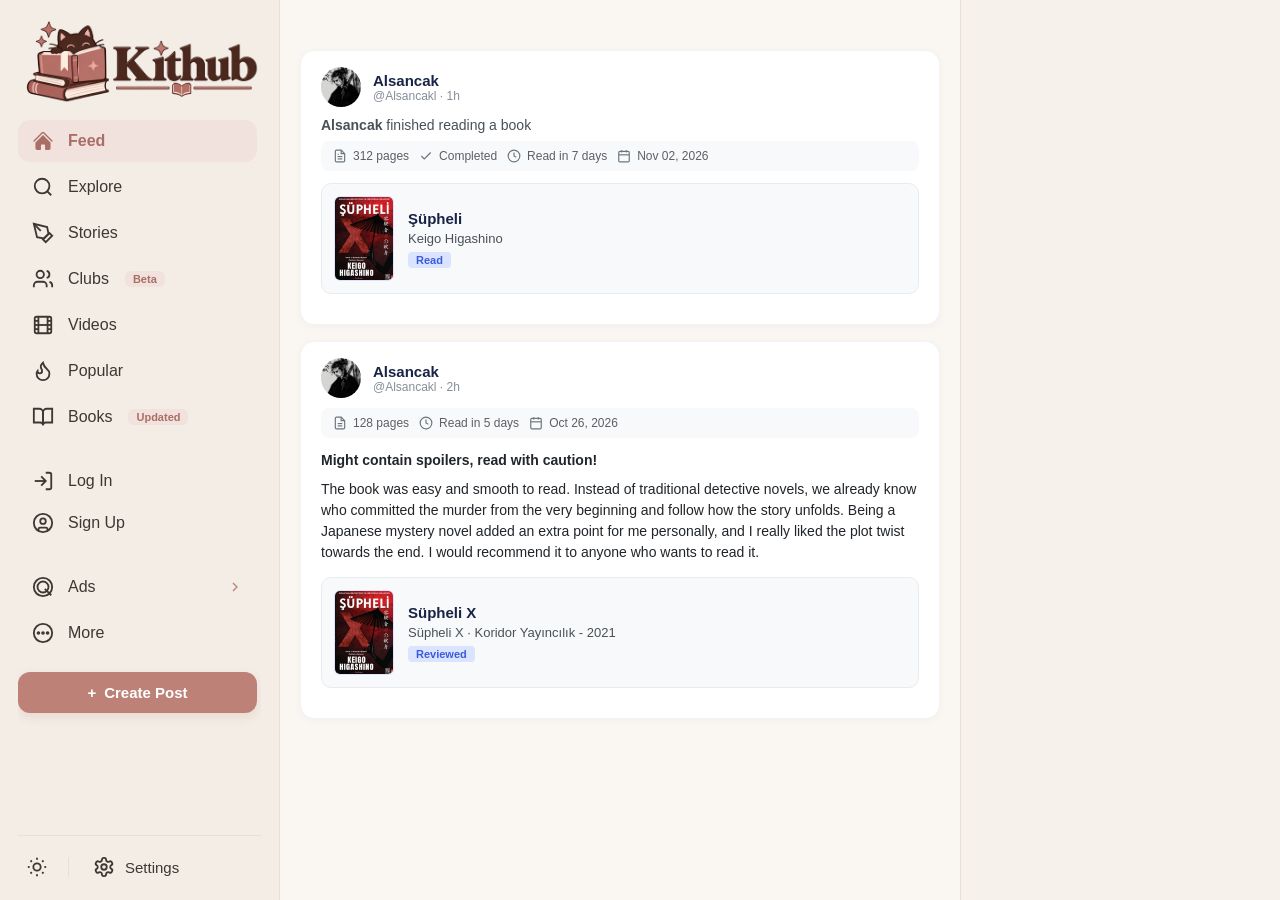
==== commit 3fcb7d53: "Create a review front-end'i yapıldı." ====
--- a/public/views/index.html
+++ b/public/views/index.html
@@ -9,6 +9,7 @@
     <link rel="stylesheet" href="/public/css/main.css">
     <link rel="stylesheet" href="/public/css/create_post.css">
     <link rel="stylesheet" href="/public/css/index.css">
+    <link rel="stylesheet" href="/public/css/review.css">
 </head>
 
 <body>
@@ -359,7 +360,53 @@
                     <button type="button" class="modal-close-btn" data-close="reviewModal">&times;</button>
                 </div>
                 <div class="kithub-modal-body">
-                    pırt
+                    <form id="reviewForm">
+
+                        <div class="form-group">
+                            <label for="reviewBook">Select Book</label>
+                            <select id="reviewBook" name="reviewBook" required>
+                                <option value="">Select a book</option>
+                            </select>
+                        </div>
+                    
+                        <div class="review-book-preview" id="reviewBookPreview">
+                            <img id="reviewCover" src="" alt="Book Cover">
+                            <div>
+                                <h4 id="reviewBookTitle"></h4>
+                                <p id="reviewBookAuthor"></p>
+                            </div>
+                        </div>
+
+                        <div class="form-group">
+                            <label for="reviewTitle">Review Title</label>
+                            <input type="text" id="reviewTitle"
+                                   placeholder="Give your review a title" required>
+                        </div>
+                    
+                        <div class="form-group">
+                            <label for="reviewContent">Your Review</label>
+                            <textarea id="reviewContent"
+                                      placeholder="Share your thoughts about this book..."
+                                      rows="6" maxlength="2000" required></textarea>
+                            <div class="review-char-count">
+                                <span id="reviewCharCount">0</span>/2000
+                            </div>
+                        </div>
+                    
+                        <div class="form-group review-spoiler">
+                            <label>
+                                <input type="checkbox" id="reviewSpoiler">
+                                This review contains spoilers
+                            </label>
+                        </div>
+                    
+                        <button type="submit" class="review-submit-btn">
+                            Submit Review
+                        </button>
+                    
+                    </form>
+                
+                    <div id="reviewMessage"></div>
                 </div>
             </div>
         </div>
@@ -433,5 +480,6 @@
     <script src="/public/js/index.js"></script>
     <script src="/public/js/auth-menu.js"></script>
     <script src="/public/js/create_post.js"></script>
+    <script src="/public/js/review.js"></script>
 </body>
 </html>
--- a/public/css/review.css
+++ b/public/css/review.css
@@ -0,0 +1,135 @@
+
+/* CREATE REVIEW - BEIGE & BROWN THEME */
+
+#reviewModal .kithub-modal-box {
+    background-color: #fffaf5;
+    border-color: #eadfd5;
+    max-width: 520px;
+}
+
+#reviewModal .kithub-modal-header {
+    background-color: #f5ebe3;
+    border-bottom-color: #eadfd5;
+}
+
+#reviewModal .kithub-modal-header h3 {
+    color: #654b3c;
+}
+
+#reviewModal .kithub-modal-body {
+    color: #6b5548;
+}
+
+#reviewModal label {
+    color: #654b3c;
+}
+
+#reviewModal input,
+#reviewModal select,
+#reviewModal textarea {
+    background-color: #ffffff;
+    border-color: #dfcfc2;
+    color: #554237;
+}
+
+#reviewModal input:focus,
+#reviewModal select:focus,
+#reviewModal textarea:focus {
+    border-color: #b98b72;
+    box-shadow: 0 0 0 3px rgba(185, 139, 114, 0.15);
+}
+
+#reviewModal textarea {
+    resize: vertical;
+    min-height: 120px;
+    font-family: inherit;
+}
+
+.review-book-preview {
+    display: none;
+    align-items: center;
+    gap: 15px;
+    padding: 12px;
+    margin-bottom: 20px;
+    background: #f7eee7;
+    border: 1px solid #eadfd5;
+    border-radius: 12px;
+}
+
+.review-book-preview img {
+    width: 65px;
+    height: 90px;
+    object-fit: cover;
+    border-radius: 7px;
+}
+
+.review-book-preview h4 {
+    margin: 0 0 6px;
+    color: #654b3c;
+    font-size: 15px;
+}
+
+.review-book-preview p {
+    margin: 0;
+    color: #927766;
+    font-size: 13px;
+}
+
+
+.review-char-count {
+    text-align: right;
+    font-size: 12px;
+    color: #a18a7a;
+    margin-top: 5px;
+}
+
+.review-spoiler label {
+    display: flex !important;
+    align-items: center;
+    gap: 8px;
+    cursor: pointer;
+}
+
+.review-spoiler input {
+    width: auto !important;
+    accent-color: #a9785e;
+}
+
+.review-submit-btn {
+    width: 100%;
+    padding: 13px;
+    border: none;
+    border-radius: 11px;
+    background-color: #a9785e;
+    color: white;
+    font-size: 15px;
+    font-weight: 700;
+    cursor: pointer;
+    transition: 0.2s;
+}
+
+.review-submit-btn:hover {
+    background-color: #865b45;
+    transform: translateY(-2px);
+}
+
+#reviewMessage {
+    margin-top: 12px;
+    font-size: 13px;
+    color: #80634f;
+}
+
+#reviewModal .modal-close-btn {
+    color: #927766;
+}
+
+#reviewModal .modal-close-btn:hover {
+    background-color: #ead9cc;
+    color: #654b3c;
+}
+
+@media (max-width: 500px) {
+    #reviewModal .kithub-modal-box {
+        max-height: 92vh;
+    }
+}
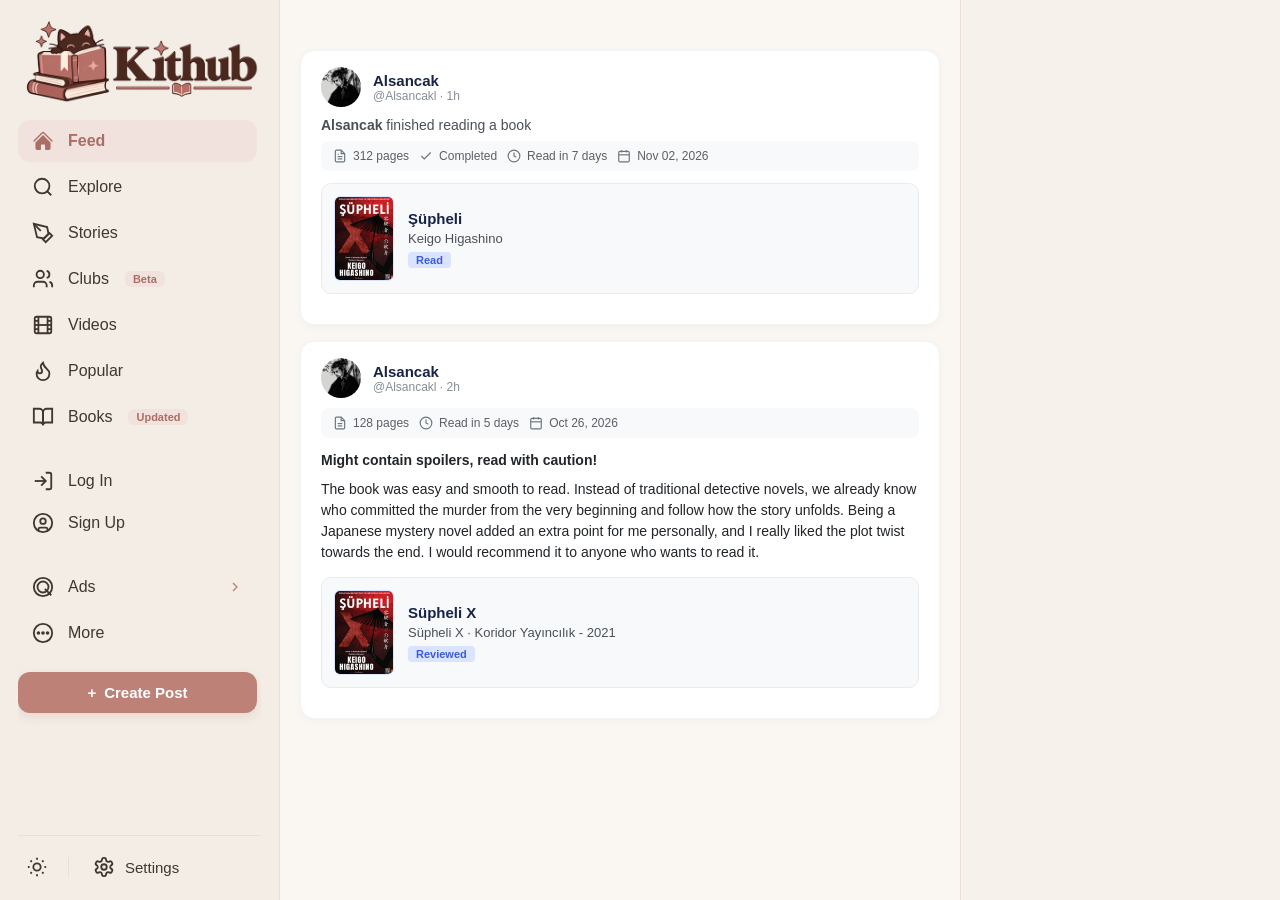
==== commit 1f49c9a7: "/profile/ sayfası eklendi kullanıcı giriş yaptıktan sonra profil kısmına gidebilecek tıklayınca prof" ====
--- a/public/views/index.html
+++ b/public/views/index.html
@@ -117,7 +117,7 @@
                     </div>
 
                     <div id="userMenu" hidden>
-                        <a href="/profile/" class="nav-item">
+                        <a href="/profile/" id="sidebarProfileLink" class="nav-item">
                             <img id="sidebarProfilePhoto"
                                  src="/public/images/default-profile.png"
                                  alt="Profile"
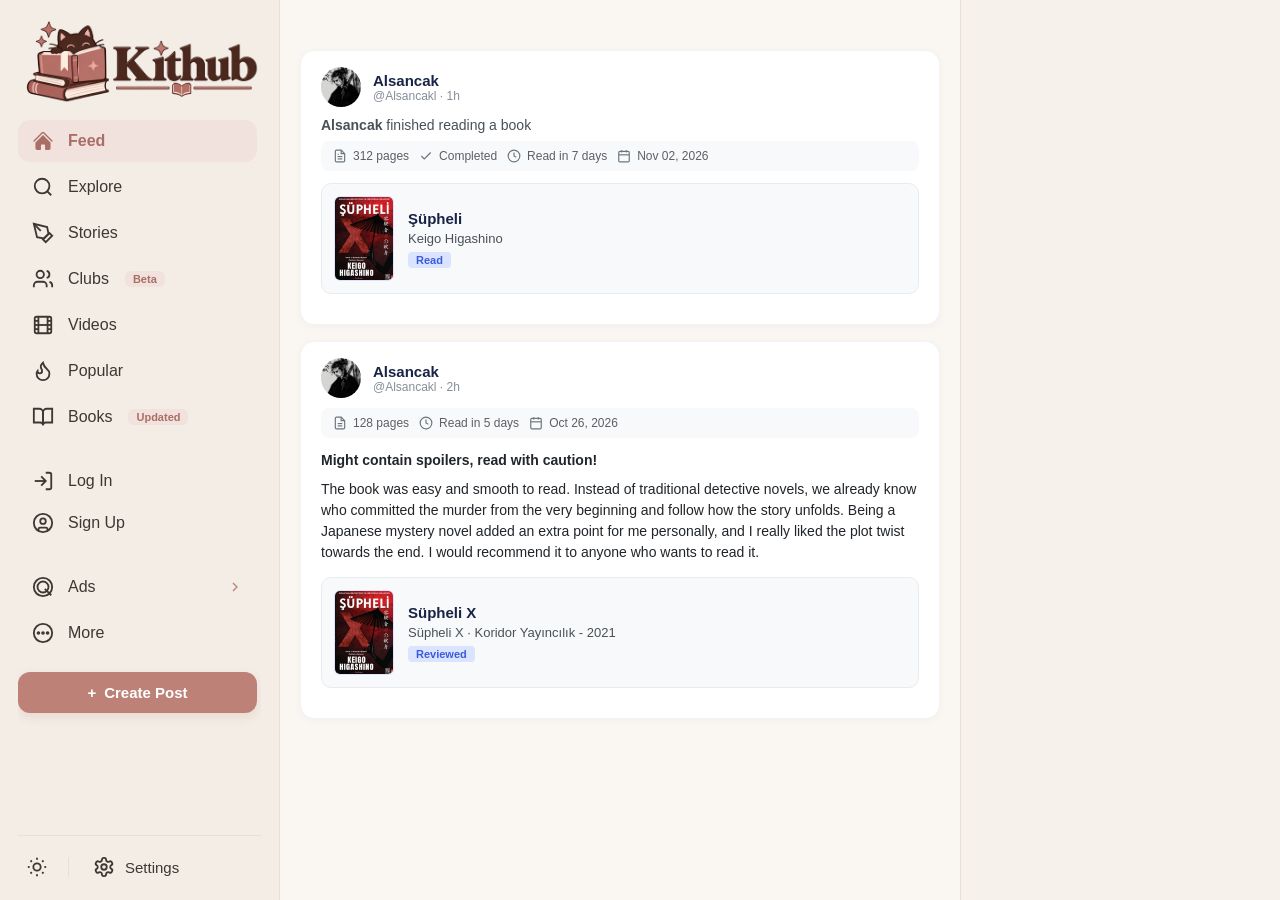
==== commit 7f688b53: "Edit profile kısmı ekledim artık bannerınızı kendiniz seçebilirsiniz" ====
--- a/public/views/index.html
+++ b/public/views/index.html
@@ -481,5 +481,6 @@
     <script src="/public/js/auth-menu.js"></script>
     <script src="/public/js/create_post.js"></script>
     <script src="/public/js/review.js"></script>
+    <script src="/public/js/profile.js"></script>
 </body>
 </html>
--- a/public/css/create_post.css
+++ b/public/css/create_post.css
@@ -349,6 +349,10 @@
     background-color: #ead9cc;
     color: #654b3c;
 }
+#readModal input[type="file"]::file-selector-button:hover {
+    background-color: #e2c1af;
+}
+
 
 #readModal #currentPageGroup,
 #readModal #durationGroup {
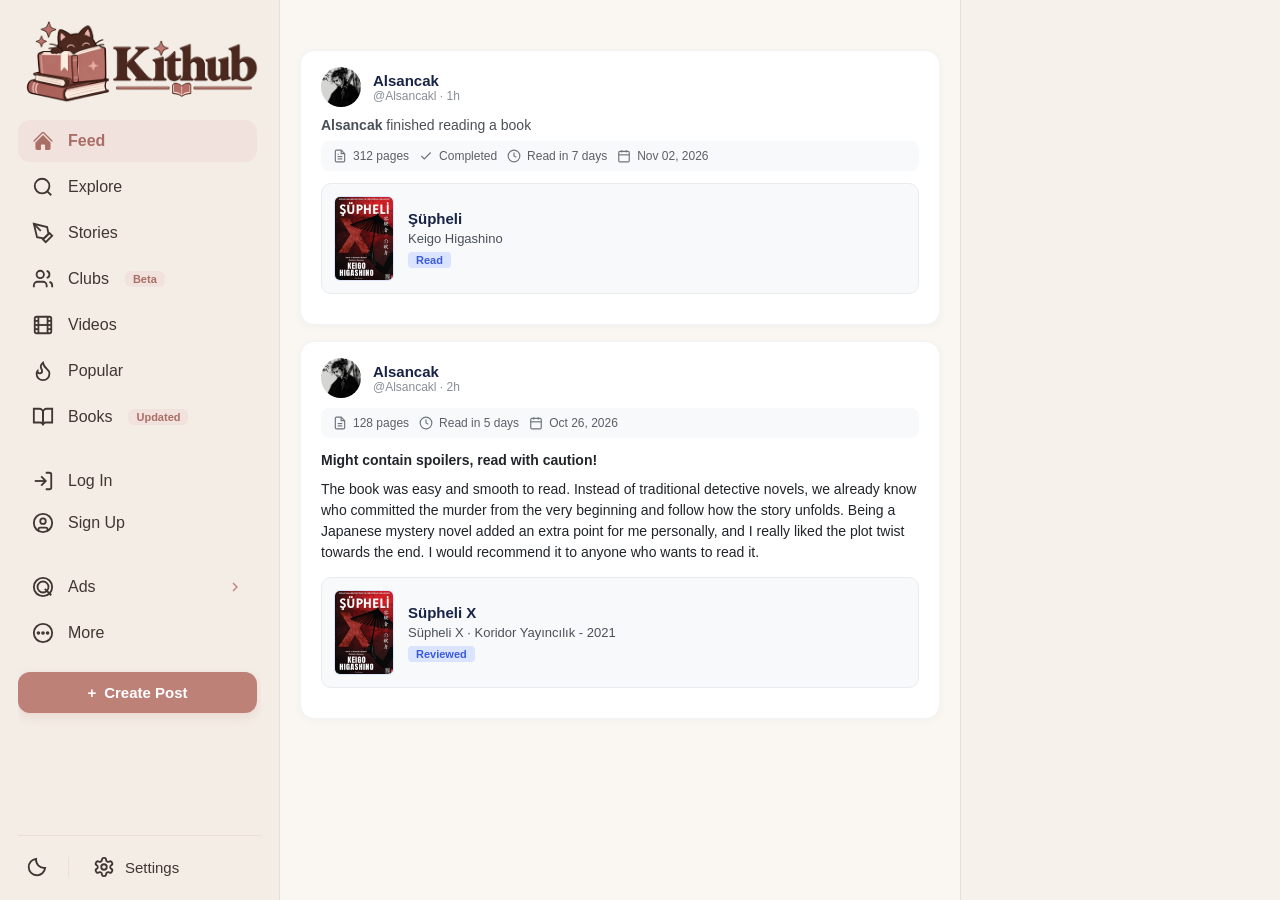
==== commit 06f110fe: "light/night tema eklendi" ====
--- a/public/views/index.html
+++ b/public/views/index.html
@@ -197,7 +197,7 @@
 
             <!-- En Alt Tema ve Ayarlar Çubuğu -->
             <div class="sidebar-footer">
-                <button class="theme-toggle-btn" title="Toggle Theme">
+                <button type="button" class="theme-toggle-btn" title="Gece moduna geç" aria-label="Gece moduna geç" aria-pressed="false">
                     <svg class="nav-icon" viewBox="0 0 24 24" fill="none" stroke="currentColor" stroke-width="2">
                         <circle cx="12" cy="12" r="4"/>
                         <path d="M12 2v2"/>
--- a/public/css/main.css
+++ b/public/css/main.css
@@ -178,11 +178,12 @@
     display: flex;
     align-items: center;
     justify-content: center;
-    transition: background 0.2s;
+    transition: background 0.2s, color 0.2s, transform 0.2s;
 }
 
 .theme-toggle-btn:hover {
     background-color: var(--accent-light);
+    transform: translateY(-1px);
 }
 
 .footer-divider {
@@ -263,4 +264,250 @@
     .sidebar-left {
         display: none;
     }
+}
+
+body {
+    transition: background-color 0.25s ease, color 0.25s ease;
+}
+
+body[data-theme="dark"] {
+    color-scheme: dark;
+    --bg: #11131a;
+    --surface: #1b1e28;
+    --sidebar: #171923;
+    --accent: #d8958d;
+    --accent-hover: #e7aaa1;
+    --accent-light: #33272d;
+    --text: #f2e9e5;
+    --muted: #b6a8a2;
+    --border: #34313a;
+    --shadow: 0 8px 26px rgba(0, 0, 0, 0.22);
+}
+
+body[data-theme="dark"] .sidebar-right {
+    background-color: var(--sidebar);
+}
+
+body[data-theme="dark"] .sidebar-scroll::-webkit-scrollbar-thumb {
+    background-color: #49404a;
+}
+
+body[data-theme="dark"] .post-card,
+body[data-theme="dark"] .profile-header-card,
+body[data-theme="dark"] .auth-card {
+    background-color: var(--surface);
+    border-color: var(--border);
+    box-shadow: var(--shadow);
+}
+
+body[data-theme="dark"] .post-card,
+body[data-theme="dark"] .profile-header-card,
+body[data-theme="dark"] .auth-card,
+body[data-theme="dark"] .kithub-modal-box {
+    color: var(--text);
+}
+
+body[data-theme="dark"] .user-name,
+body[data-theme="dark"] .book-title,
+body[data-theme="dark"] .profile-display-name,
+body[data-theme="dark"] .profile-counts-bar strong,
+body[data-theme="dark"] .section-subtitle,
+body[data-theme="dark"] .reading-book-title,
+body[data-theme="dark"] .auth-header h2 {
+    color: var(--text);
+}
+
+body[data-theme="dark"] .post-info-text,
+body[data-theme="dark"] .book-rating-info,
+body[data-theme="dark"] .profile-username,
+body[data-theme="dark"] .profile-meta-item,
+body[data-theme="dark"] .profile-counts-bar,
+body[data-theme="dark"] .reading-page-text,
+body[data-theme="dark"] .auth-header p,
+body[data-theme="dark"] .auth-footer {
+    color: var(--muted);
+}
+
+body[data-theme="dark"] .post-action-desc,
+body[data-theme="dark"] .post-text-content,
+body[data-theme="dark"] .book-author {
+    color: #ded5d1;
+}
+
+body[data-theme="dark"] .book-stats-bar,
+body[data-theme="dark"] .book-card-embedded,
+body[data-theme="dark"] .reading-book-card,
+body[data-theme="dark"] .profile-tab:hover {
+    background-color: #222630;
+    border-color: var(--border);
+    color: #d8cfcb;
+}
+
+body[data-theme="dark"] .book-cover-placeholder,
+body[data-theme="dark"] .book-cover-container,
+body[data-theme="dark"] .user-avatar {
+    background-color: #292635;
+    border-color: #4a3b46;
+}
+
+body[data-theme="dark"] .book-cover-placeholder,
+body[data-theme="dark"] .badge-status,
+body[data-theme="dark"] .profile-role-badge {
+    color: #e6aaa1;
+}
+
+body[data-theme="dark"] .badge-status,
+body[data-theme="dark"] .profile-role-badge {
+    background-color: #382a31;
+    border-color: #5a4047;
+}
+
+body[data-theme="dark"] .post-footer-actions,
+body[data-theme="dark"] .currently-reading-section,
+body[data-theme="dark"] .profile-tabs {
+    border-color: var(--border);
+}
+
+body[data-theme="dark"] .action-btn,
+body[data-theme="dark"] .profile-tab {
+    color: var(--muted);
+}
+
+body[data-theme="dark"] .action-btn:hover,
+body[data-theme="dark"] .profile-tab:hover,
+body[data-theme="dark"] .profile-tab.active {
+    color: #e7aaa1;
+}
+
+body[data-theme="dark"] .profile-tab.active {
+    border-bottom-color: #d8958d;
+}
+
+body[data-theme="dark"] .profile-avatar-wrapper {
+    border-color: var(--surface);
+}
+
+body[data-theme="dark"] .edit-profile-btn {
+    background-color: #252833;
+    border-color: #484550;
+    color: var(--text);
+}
+
+body[data-theme="dark"] .edit-profile-btn:hover {
+    background-color: #30313d;
+    border-color: #6a555d;
+}
+
+body[data-theme="dark"] .reading-progress-track {
+    background-color: #3a3740;
+}
+
+body[data-theme="dark"] .auth-header h2,
+body[data-theme="dark"] .auth-form .form-group label,
+body[data-theme="dark"] .auth-footer a {
+    color: #e7aaa1;
+}
+
+body[data-theme="dark"] .auth-form input,
+body[data-theme="dark"] .auth-form select,
+body[data-theme="dark"] .kithub-modal-body input,
+body[data-theme="dark"] .kithub-modal-body select,
+body[data-theme="dark"] .kithub-modal-body textarea {
+    background-color: #222630;
+    border-color: #45414b;
+    color: var(--text);
+}
+
+body[data-theme="dark"] .auth-form input:focus,
+body[data-theme="dark"] .auth-form select:focus,
+body[data-theme="dark"] .kithub-modal-body input:focus,
+body[data-theme="dark"] .kithub-modal-body select:focus,
+body[data-theme="dark"] .kithub-modal-body textarea:focus {
+    background-color: #252833;
+    border-color: #d8958d;
+}
+
+body[data-theme="dark"] .file-input,
+body[data-theme="dark"] #readModal input[type="file"] {
+    background-color: #222630;
+    border-color: #51454c;
+    color: var(--text);
+}
+
+body[data-theme="dark"] .file-input::file-selector-button,
+body[data-theme="dark"] #readModal input[type="file"]::file-selector-button {
+    background-color: #382a31;
+    color: #e7aaa1;
+}
+
+body[data-theme="dark"] .kithub-modal-box {
+    background-color: #1b1e28;
+    border-color: var(--border);
+    box-shadow: 0 20px 60px rgba(0, 0, 0, 0.45);
+}
+
+body[data-theme="dark"] .kithub-modal-header,
+body[data-theme="dark"] #readModal .kithub-modal-header,
+body[data-theme="dark"] #reviewModal .kithub-modal-header {
+    background-color: #22232d;
+    border-bottom-color: var(--border);
+}
+
+body[data-theme="dark"] .kithub-modal-header h3,
+body[data-theme="dark"] #readModal .kithub-modal-header h3,
+body[data-theme="dark"] #reviewModal .kithub-modal-header h3,
+body[data-theme="dark"] .kithub-modal-body,
+body[data-theme="dark"] #readModal .kithub-modal-body,
+body[data-theme="dark"] #reviewModal .kithub-modal-body,
+body[data-theme="dark"] #readModal label,
+body[data-theme="dark"] #reviewModal label {
+    color: var(--text);
+}
+
+body[data-theme="dark"] #readModal input,
+body[data-theme="dark"] #readModal select,
+body[data-theme="dark"] #reviewModal input,
+body[data-theme="dark"] #reviewModal select,
+body[data-theme="dark"] #reviewModal textarea {
+    background-color: #222630;
+    border-color: #45414b;
+    color: var(--text);
+}
+
+body[data-theme="dark"] #readModal #currentPageGroup,
+body[data-theme="dark"] #readModal #durationGroup,
+body[data-theme="dark"] .review-book-preview {
+    background-color: #24232d;
+    border-color: var(--border);
+}
+
+body[data-theme="dark"] .review-book-preview h4 {
+    color: var(--text);
+}
+
+body[data-theme="dark"] .review-book-preview p,
+body[data-theme="dark"] .review-char-count,
+body[data-theme="dark"] #readingMessage,
+body[data-theme="dark"] #reviewMessage,
+body[data-theme="dark"] .modal-close-btn {
+    color: var(--muted);
+}
+
+body[data-theme="dark"] .modal-close-btn:hover,
+body[data-theme="dark"] #readModal .modal-close-btn:hover,
+body[data-theme="dark"] #reviewModal .modal-close-btn:hover {
+    background-color: var(--accent-light);
+    color: #e7aaa1;
+}
+
+body[data-theme="dark"] .kithub-modal-overlay {
+    background-color: rgba(5, 6, 10, 0.76);
+}
+
+body[data-theme="dark"] .theme-toggle-btn:hover,
+body[data-theme="dark"] .settings-link:hover,
+body[data-theme="dark"] .nav-item:hover,
+body[data-theme="dark"] .nav-item.active {
+    background-color: var(--accent-light);
+    color: var(--accent-hover);
 }
--- a/public/css/create_post.css
+++ b/public/css/create_post.css
@@ -378,3 +378,73 @@
     background-color: #ead9cc;
     color: #654b3c;
 }
+
+body[data-theme="dark"] #readModal .kithub-modal-box {
+    background-color: #1b1e28;
+    border-color: #393944;
+    color: #f2e9e5;
+    box-shadow: 0 24px 70px rgba(0, 0, 0, 0.5);
+}
+
+body[data-theme="dark"] #readModal .kithub-modal-header {
+    background: linear-gradient(135deg, #292631, #24232d);
+    border-bottom-color: #393944;
+}
+
+body[data-theme="dark"] #readModal .kithub-modal-header h3,
+body[data-theme="dark"] #readModal .kithub-modal-body,
+body[data-theme="dark"] #readModal label {
+    color: #f2e9e5;
+}
+
+body[data-theme="dark"] #readModal input,
+body[data-theme="dark"] #readModal select {
+    background-color: #151820;
+    border-color: #41404b;
+    color: #f2e9e5;
+}
+
+body[data-theme="dark"] #readModal input:focus,
+body[data-theme="dark"] #readModal select:focus {
+    border-color: #d8958d;
+    box-shadow: 0 0 0 3px rgba(216, 149, 141, 0.18);
+}
+
+body[data-theme="dark"] #readModal input[type="file"] {
+    background-color: #20212b;
+    border-color: #50434a;
+}
+
+body[data-theme="dark"] #readModal input[type="file"]::file-selector-button {
+    background-color: #3a2b32;
+    color: #f0b2a8;
+}
+
+body[data-theme="dark"] #readModal input[type="file"]::file-selector-button:hover {
+    background-color: #4a343d;
+}
+
+body[data-theme="dark"] #readModal #currentPageGroup,
+body[data-theme="dark"] #readModal #durationGroup {
+    background-color: #22232d;
+    border-color: #393944;
+}
+
+body[data-theme="dark"] #readModal button[type="submit"] {
+    background-color: #d8958d;
+    color: #261b1c;
+}
+
+body[data-theme="dark"] #readModal button[type="submit"]:hover {
+    background-color: #e7aaa1;
+    box-shadow: 0 6px 18px rgba(216, 149, 141, 0.22);
+}
+
+body[data-theme="dark"] #readModal .modal-close-btn {
+    color: #c4b5b0;
+}
+
+body[data-theme="dark"] #readModal .modal-close-btn:hover {
+    background-color: #3a2b32;
+    color: #f0b2a8;
+}
--- a/public/css/review.css
+++ b/public/css/review.css
@@ -133,3 +133,73 @@
         max-height: 92vh;
     }
 }
+
+body[data-theme="dark"] #reviewModal .kithub-modal-box {
+    background-color: #1b1e28;
+    border-color: #393944;
+    color: #f2e9e5;
+    box-shadow: 0 24px 70px rgba(0, 0, 0, 0.5);
+}
+
+body[data-theme="dark"] #reviewModal .kithub-modal-header {
+    background: linear-gradient(135deg, #292631, #24232d);
+    border-bottom-color: #393944;
+}
+
+body[data-theme="dark"] #reviewModal .kithub-modal-header h3,
+body[data-theme="dark"] #reviewModal .kithub-modal-body,
+body[data-theme="dark"] #reviewModal label {
+    color: #f2e9e5;
+}
+
+body[data-theme="dark"] #reviewModal input,
+body[data-theme="dark"] #reviewModal select,
+body[data-theme="dark"] #reviewModal textarea {
+    background-color: #151820;
+    border-color: #41404b;
+    color: #f2e9e5;
+}
+
+body[data-theme="dark"] #reviewModal input:focus,
+body[data-theme="dark"] #reviewModal select:focus,
+body[data-theme="dark"] #reviewModal textarea:focus {
+    border-color: #d8958d;
+    box-shadow: 0 0 0 3px rgba(216, 149, 141, 0.18);
+}
+
+body[data-theme="dark"] #reviewModal .review-book-preview {
+    background-color: #22232d;
+    border-color: #393944;
+}
+
+body[data-theme="dark"] #reviewModal .review-book-preview h4 {
+    color: #f2e9e5;
+}
+
+body[data-theme="dark"] #reviewModal .review-book-preview p,
+body[data-theme="dark"] #reviewModal .review-char-count {
+    color: #b6a8a2;
+}
+
+body[data-theme="dark"] #reviewModal .review-spoiler input {
+    accent-color: #d8958d;
+}
+
+body[data-theme="dark"] #reviewModal .review-submit-btn {
+    background-color: #d8958d;
+    color: #261b1c;
+}
+
+body[data-theme="dark"] #reviewModal .review-submit-btn:hover {
+    background-color: #e7aaa1;
+    box-shadow: 0 6px 18px rgba(216, 149, 141, 0.22);
+}
+
+body[data-theme="dark"] #reviewModal .modal-close-btn {
+    color: #c4b5b0;
+}
+
+body[data-theme="dark"] #reviewModal .modal-close-btn:hover {
+    background-color: #3a2b32;
+    color: #f0b2a8;
+}
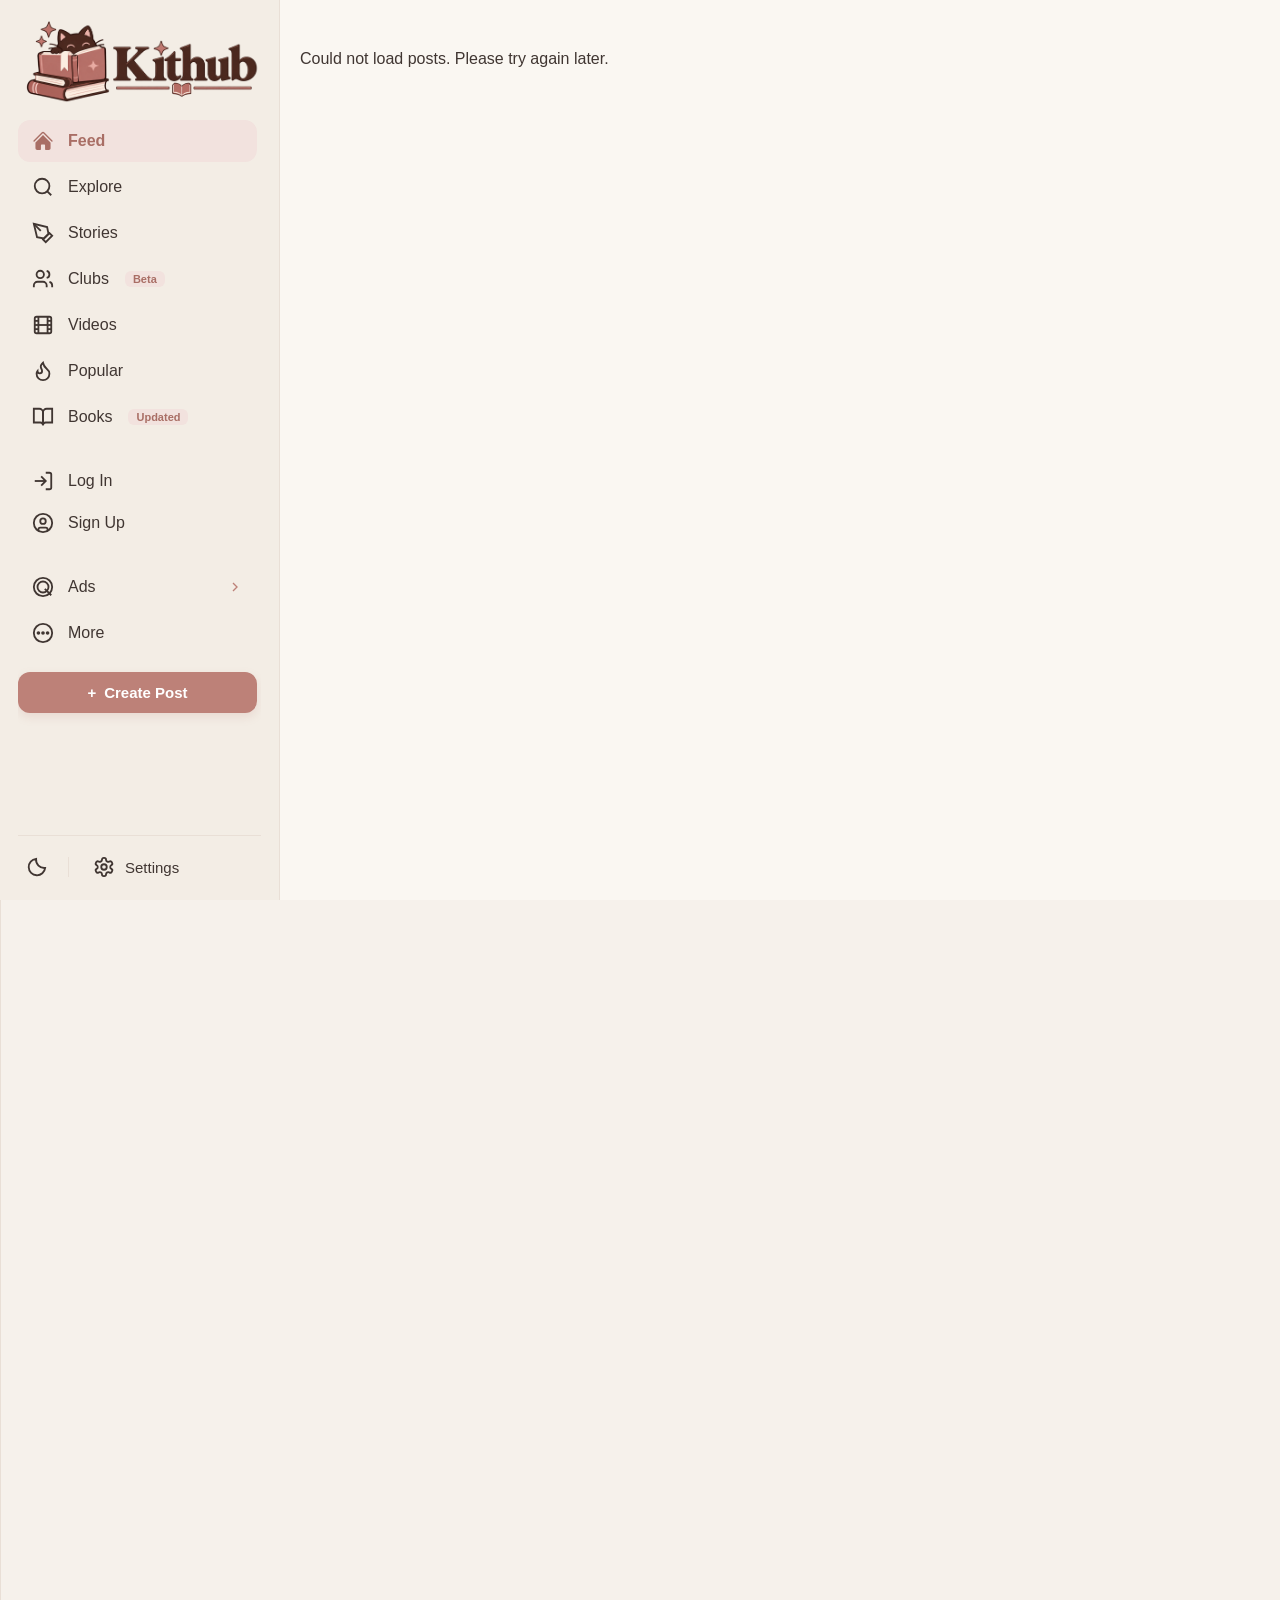
==== commit 14191b93: "Feed back end'i yapıldı. Profile kısmında readingler için edit kısmı yapıldı." ====
--- a/public/views/index.html
+++ b/public/views/index.html
@@ -119,11 +119,11 @@
                     <div id="userMenu" hidden>
                         <a href="/profile/" id="sidebarProfileLink" class="nav-item">
                             <img id="sidebarProfilePhoto"
-                                 src="/public/images/default-profile.png"
-                                 alt="Profile"
-                                 width="28"
-                                 height="28"
-                                 style="border-radius:50%; object-fit:cover; margin-left:-4px;">
+                                src="/public/images/default-profile.png"
+                                alt="Profile"
+                                width="28"
+                                height="28"
+                                style="border-radius:50%; object-fit:cover; margin-left:-4px;">
                             <span>Profile</span>
                         </a>
 
@@ -226,125 +226,12 @@
 
         <!-- 2. ORTA SÜTUN: Gönderiler -->
         <main class="main-feed">
-
-            <div class="feed-container">
-
-                <!-- EXAMPLE 1: BOOK READING NOTIFICATION -->
-                <article class="post-card">
-                    <div class="post-header">
-                        <img src="/uploads/profiles/pp1.jpg" alt="Avatar" class="user-avatar">
-                        <div class="user-meta">
-                            <span class="user-name">Alsancak</span>
-                            <span class="post-info-text">@Alsancakl · 1h</span>
-                        </div>
+            <!-- <div class="feed-container"> -->
+                <main class="main-feed">
+                    <div class="feed-container" id="feedContainer">
+                        <p class="feed-loading">Loading posts...</p>
                     </div>
-
-                    <div class="post-action-desc">
-                        <strong>Alsancak</strong> finished reading a book
-                    </div>
-
-                    <div class="book-stats-bar">
-                        <span class="stat-item">
-                            <svg class="stat-icon" viewBox="0 0 24 24" fill="none" stroke="currentColor" stroke-width="2">
-                                <path d="M14 2H6a2 2 0 0 0-2 2v16a2 2 0 0 0 2 2h12a2 2 0 0 0 2-2V8z"/>
-                                <polyline points="14 2 14 8 20 8"/>
-                                <line x1="16" y1="13" x2="8" y2="13"/>
-                                <line x1="16" y1="17" x2="8" y2="17"/>
-                                <polyline points="10 9 9 9 8 9"/>
-                            </svg>
-                            312 pages
-                        </span>
-                        <span class="stat-item">
-                            <svg class="stat-icon" viewBox="0 0 24 24" fill="none" stroke="currentColor" stroke-width="2">
-                                <polyline points="20 6 9 17 4 12"/>
-                            </svg>
-                            Completed
-                        </span>
-                        <span class="stat-item">
-                            <svg class="stat-icon" viewBox="0 0 24 24" fill="none" stroke="currentColor" stroke-width="2">
-                                <circle cx="12" cy="12" r="10"/>
-                                <polyline points="12 6 12 12 16 14"/>
-                            </svg>
-                            Read in 7 days
-                        </span>
-                        <span class="stat-item">
-                            <svg class="stat-icon" viewBox="0 0 24 24" fill="none" stroke="currentColor" stroke-width="2">
-                                <rect x="3" y="4" width="18" height="18" rx="2" ry="2"/>
-                                <line x1="16" y1="2" x2="16" y2="6"/>
-                                <line x1="8" y1="2" x2="8" y2="6"/>
-                                <line x1="3" y1="10" x2="21" y2="10"/>
-                            </svg>
-                            Nov 02, 2026
-                        </span>
-                    </div>
-
-                    <div class="book-card-embedded">
-                        <div class="book-cover-container">
-                            <img src="/uploads/book_cover/supheli.jpg" alt="Şüpheli" class="book-cover-img">
-                        </div>
-                        <div class="book-details">
-                            <h3 class="book-title">Şüpheli</h3>
-                            <p class="book-author">Keigo Higashino</p>
-                            <span class="badge-status">Read</span>
-                        </div>
-                    </div>
-                </article>
-
-                <!-- EXAMPLE 2: BOOK REVIEW POST -->
-                <article class="post-card">
-                    <div class="post-header">
-                        <img src="/uploads/profiles/pp1.jpg" alt="Avatar" class="user-avatar">
-                        <div class="user-meta">
-                            <span class="user-name">Alsancak</span>
-                            <span class="post-info-text">@Alsancakl · 2h</span>
-                        </div>
-                    </div>
-
-                    <div class="book-stats-bar">
-                        <span class="stat-item">
-                            <svg class="stat-icon" viewBox="0 0 24 24" fill="none" stroke="currentColor" stroke-width="2">
-                                <path d="M14 2H6a2 2 0 0 0-2 2v16a2 2 0 0 0 2 2h12a2 2 0 0 0 2-2V8z"/>
-                                <polyline points="14 2 14 8 20 8"/>
-                                <line x1="16" y1="13" x2="8" y2="13"/>
-                                <line x1="16" y1="17" x2="8" y2="17"/>
-                            </svg>
-                            128 pages
-                        </span>
-                        <span class="stat-item">
-                            <svg class="stat-icon" viewBox="0 0 24 24" fill="none" stroke="currentColor" stroke-width="2">
-                                <circle cx="12" cy="12" r="10"/>
-                                <polyline points="12 6 12 12 16 14"/>
-                            </svg>
-                            Read in 5 days
-                        </span>
-                        <span class="stat-item">
-                            <svg class="stat-icon" viewBox="0 0 24 24" fill="none" stroke="currentColor" stroke-width="2">
-                                <rect x="3" y="4" width="18" height="18" rx="2" ry="2"/>
-                                <line x1="16" y1="2" x2="16" y2="6"/>
-                                <line x1="8" y1="2" x2="8" y2="6"/>
-                                <line x1="3" y1="10" x2="21" y2="10"/>
-                            </svg>
-                            Oct 26, 2026
-                        </span>
-                    </div>
-
-                    <div class="post-text-content">
-                        <p><strong>Might contain spoilers, read with caution!</strong></p>
-                        <p>The book was easy and smooth to read. Instead of traditional detective novels, we already know who committed the murder from the very beginning and follow how the story unfolds. Being a Japanese mystery novel added an extra point for me personally, and I really liked the plot twist towards the end. I would recommend it to anyone who wants to read it.</p>
-                    </div>
-
-                    <div class="book-card-embedded">
-                        <div class="book-cover-container">
-                            <img src="/uploads/book_cover/supheli.jpg" alt="Süpheli X" class="book-cover-img">
-                        </div>
-                        <div class="book-details">
-                            <h3 class="book-title">Süpheli X</h3>
-                            <p class="book-author">Süpheli X · Koridor Yayıncılık - 2021</p>
-                            <span class="badge-status">Reviewed</span>
-                        </div>
-                    </div>
-                </article>
-
+                </main>
             </div>
         </main>
 
@@ -482,5 +369,6 @@
     <script src="/public/js/create_post.js"></script>
     <script src="/public/js/review.js"></script>
     <script src="/public/js/profile.js"></script>
+    <script src="/public/js/feed.js"></script>
 </body>
 </html>
--- a/public/css/create_post.css
+++ b/public/css/create_post.css
@@ -361,7 +361,7 @@
 }
 
 #readModal button[type="submit"] {
-    background-color: #a9785e;
+    background-color: var(--accent);
     color: #ffffff;
 }
 
--- a/public/css/index.css
+++ b/public/css/index.css
@@ -192,3 +192,172 @@
     height: 14px;
     stroke: #6c757d;
 }
+
+
+/* =====================================
+   FEED - KITHUB BROWN & BEIGE THEME
+===================================== */
+
+/* LIGHT MODE */
+
+.post-card {
+    background-color: #fffaf5;
+    border: 1px solid #eadfd5;
+    box-shadow: 0 2px 8px rgba(101, 75, 60, 0.06);
+}
+
+.user-name,
+.book-title {
+    color: #654b3c;
+}
+
+.post-info-text,
+.book-rating-info {
+    color: #927766;
+}
+
+.post-action-desc,
+.book-author,
+.post-text-content {
+    color: #6b5548;
+}
+
+.book-stats-bar {
+    background-color: #f7eee7;
+    color: #6b5548;
+}
+
+.book-card-embedded {
+    background-color: #f7eee7;
+    border-color: #eadfd5;
+}
+
+.book-cover-container {
+    background-color: #ead9cc;
+    border-color: #dfcfc2;
+}
+
+.book-cover-placeholder {
+    background-color: #f5ebe3;
+    border-color: #c9a994;
+    color: #654b3c;
+}
+
+.badge-status {
+    background-color: #ead9cc;
+    color: #654b3c;
+}
+
+.post-footer-actions {
+    border-top-color: #eadfd5;
+}
+
+.action-btn {
+    color: #927766;
+}
+
+.action-btn:hover {
+    color: #865b45;
+}
+
+.stat-icon {
+    stroke: #927766;
+}
+
+
+/* DARK MODE */
+
+body[data-theme="dark"] .post-card {
+    background-color: #1b1e28;
+    border-color: #393944;
+    box-shadow: 0 4px 12px rgba(0, 0, 0, 0.2);
+}
+
+body[data-theme="dark"] .user-name,
+body[data-theme="dark"] .book-title {
+    color: #f2e9e5;
+}
+
+body[data-theme="dark"] .post-info-text,
+body[data-theme="dark"] .book-rating-info {
+    color: #c4b5b0;
+}
+
+body[data-theme="dark"] .post-action-desc,
+body[data-theme="dark"] .book-author,
+body[data-theme="dark"] .post-text-content {
+    color: #e0d5d0;
+}
+
+body[data-theme="dark"] .book-stats-bar,
+body[data-theme="dark"] .book-card-embedded {
+    background-color: #22232d;
+    color: #e0d5d0;
+}
+
+body[data-theme="dark"] .book-card-embedded {
+    border-color: #393944;
+}
+
+body[data-theme="dark"] .book-cover-container {
+    background-color: #3a2b32;
+    border-color: #50434a;
+}
+
+body[data-theme="dark"] .book-cover-placeholder {
+    background-color: #3a2b32;
+    border-color: #50434a;
+    color: #f0b2a8;
+}
+
+body[data-theme="dark"] .badge-status {
+    background-color: #3a2b32;
+    color: #f0b2a8;
+}
+
+body[data-theme="dark"] .post-footer-actions {
+    border-top-color: #393944;
+}
+
+body[data-theme="dark"] .action-btn {
+    color: #c4b5b0;
+}
+
+body[data-theme="dark"] .action-btn:hover {
+    color: #d8958d;
+}
+
+body[data-theme="dark"] .stat-icon {
+    stroke: #c4b5b0;
+}
+
+
+/* READ BADGE - BEIGE / BROWN */
+
+.badge-status.badge-read {
+    background-color: #ead9cc;
+    color: #654b3c;
+    border: 1px solid #dfcfc2;
+}
+
+/* REVIEWED BADGE - DUSTY ROSE */
+
+.badge-status.badge-reviewed {
+    background-color: #f3dfdc;
+    color: #925e59;
+    border: 1px solid #e8c9c4;
+}
+
+/* DARK MODE */
+
+body[data-theme="dark"] .badge-status.badge-read {
+    background-color: #3a2b32;
+    color: #f0c4b8;
+    border-color: #60434a;
+}
+
+body[data-theme="dark"] .badge-status.badge-reviewed {
+    background-color: #493039;
+    color: #f0b2a8;
+    border-color: #69434d;
+}
--- a/public/css/review.css
+++ b/public/css/review.css
@@ -100,7 +100,7 @@
     padding: 13px;
     border: none;
     border-radius: 11px;
-    background-color: #a9785e;
+    background-color: var(--accent);
     color: white;
     font-size: 15px;
     font-weight: 700;
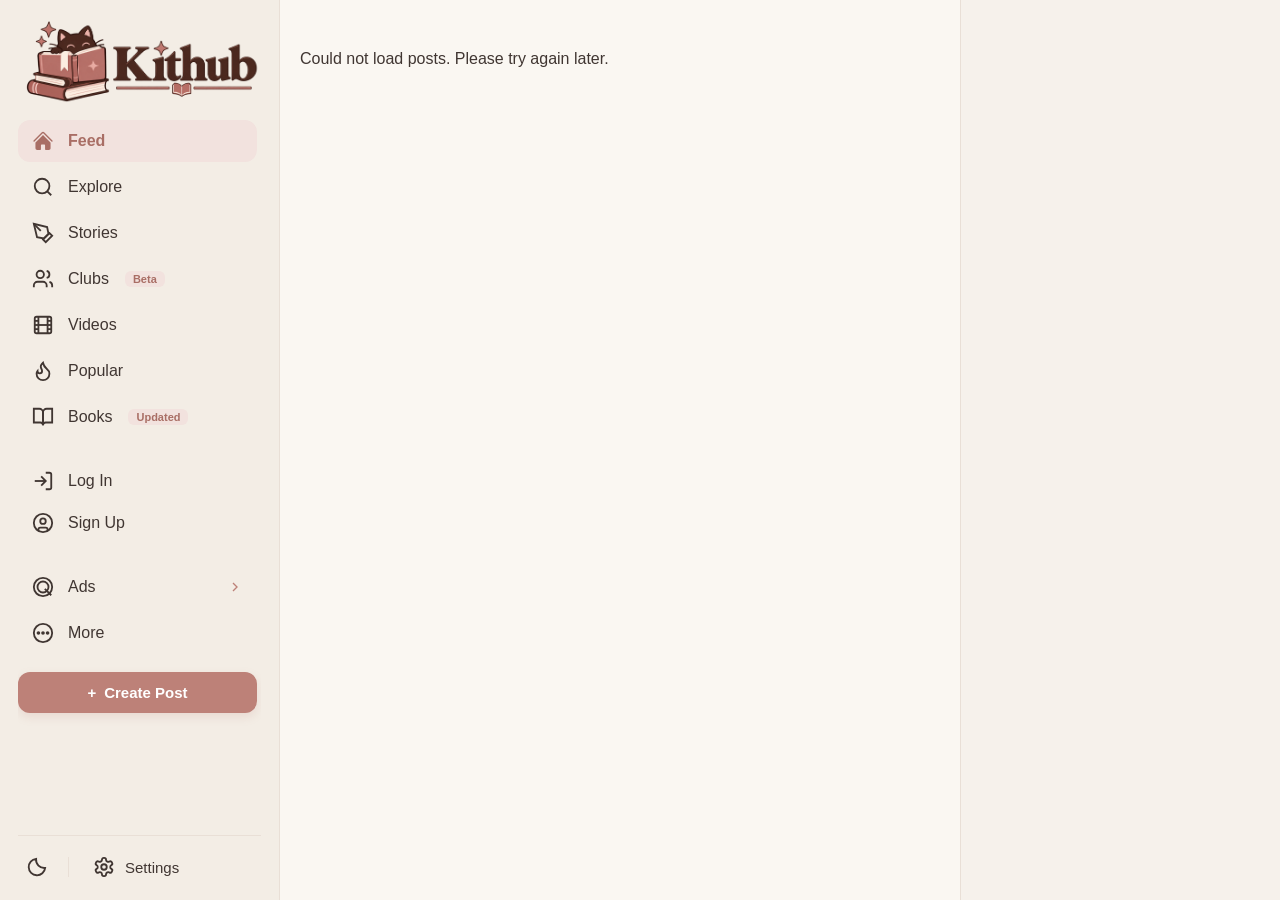
==== commit 5447f0fc: "projenin son hali her kullanıcı için kitaplar eklendi profile gitme kısmı eklendi" ====
--- a/public/views/index.html
+++ b/public/views/index.html
@@ -226,12 +226,8 @@
 
         <!-- 2. ORTA SÜTUN: Gönderiler -->
         <main class="main-feed">
-            <!-- <div class="feed-container"> -->
-                <main class="main-feed">
-                    <div class="feed-container" id="feedContainer">
-                        <p class="feed-loading">Loading posts...</p>
-                    </div>
-                </main>
+            <div class="feed-container" id="feedContainer">
+                <p class="feed-loading">Loading posts...</p>
             </div>
         </main>
 
@@ -255,7 +251,7 @@
                                 <option value="">Select a book</option>
                             </select>
                         </div>
-                    
+
                         <div class="review-book-preview" id="reviewBookPreview">
                             <img id="reviewCover" src="" alt="Book Cover">
                             <div>
@@ -269,7 +265,7 @@
                             <input type="text" id="reviewTitle"
                                    placeholder="Give your review a title" required>
                         </div>
-                    
+
                         <div class="form-group">
                             <label for="reviewContent">Your Review</label>
                             <textarea id="reviewContent"
@@ -279,20 +275,20 @@
                                 <span id="reviewCharCount">0</span>/2000
                             </div>
                         </div>
-                    
+
                         <div class="form-group review-spoiler">
                             <label>
                                 <input type="checkbox" id="reviewSpoiler">
                                 This review contains spoilers
                             </label>
                         </div>
-                    
+
                         <button type="submit" class="review-submit-btn">
                             Submit Review
                         </button>
-                    
+
                     </form>
-                
+
                     <div id="reviewMessage"></div>
                 </div>
             </div>
@@ -371,4 +367,5 @@
     <script src="/public/js/profile.js"></script>
     <script src="/public/js/feed.js"></script>
 </body>
+
 </html>
--- a/public/css/main.css
+++ b/public/css/main.css
@@ -510,4 +510,36 @@
 body[data-theme="dark"] .nav-item.active {
     background-color: var(--accent-light);
     color: var(--accent-hover);
+}
+.user-profile-link {
+    display: inline-flex;
+    align-items: center;
+    text-decoration: none;
+    flex-shrink: 0;
+}
+
+.user-name {
+    color: inherit;
+    text-decoration: none;
+    font-weight: 600;
+    cursor: pointer;
+    transition: color 0.15s ease, text-decoration-color 0.15s ease;
+}
+
+.user-name:hover {
+    text-decoration: underline;
+    text-underline-offset: 2px;
+}
+
+.user-name-inline {
+    color: inherit;
+    text-decoration: none;
+    cursor: pointer;
+    transition: opacity 0.15s ease, text-decoration-color 0.15s ease;
+}
+
+.user-name-inline:hover {
+    text-decoration: underline;
+    text-underline-offset: 2px;
+    opacity: 0.85;
 }
